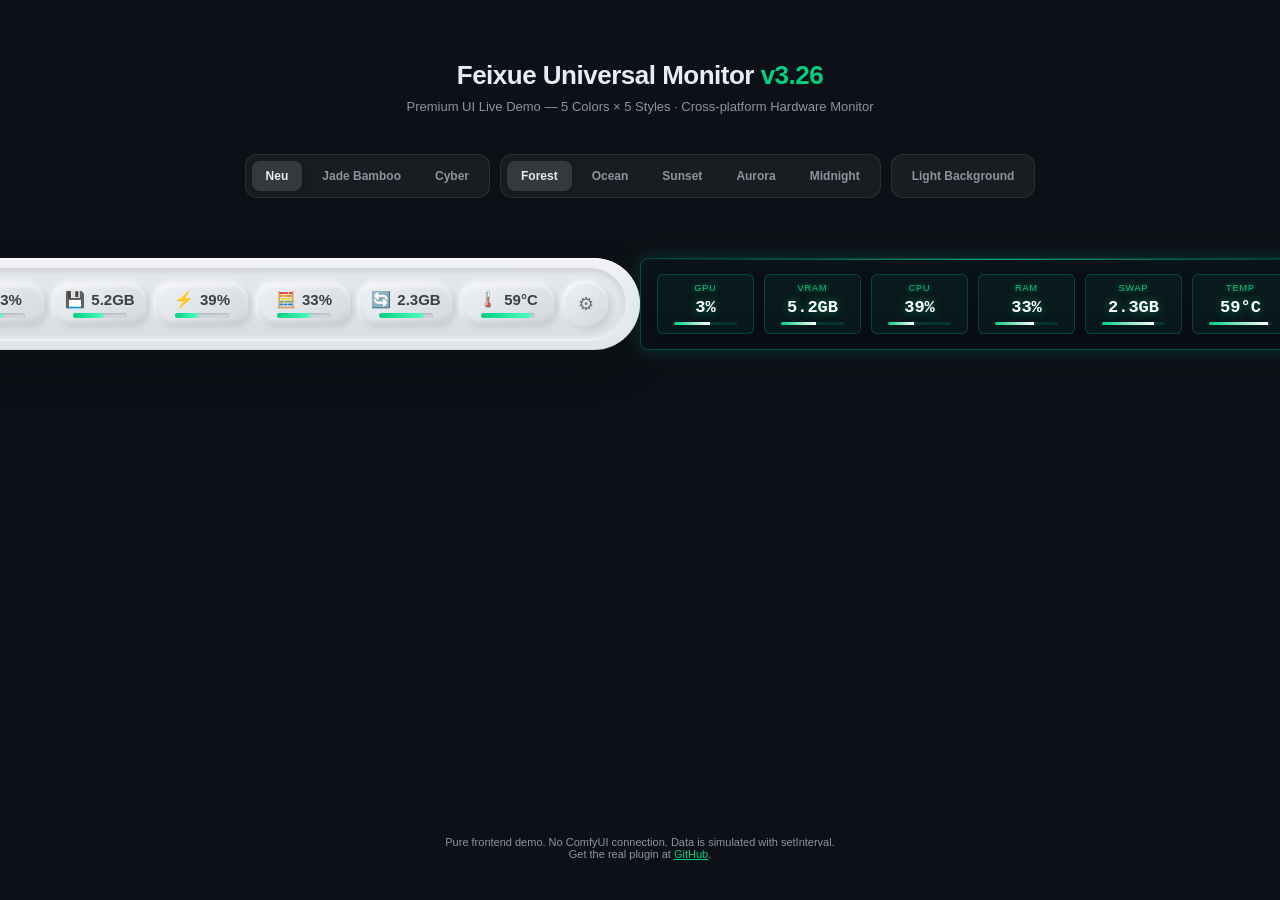
==== docs/index.html @ 6b81d428 "fix: workflow completion sound now triggers only once per workflow; docs: rewrite live demo to v3.26" ====
<!DOCTYPE html>
<html lang="en">
<head>
    <meta charset="UTF-8">
    <meta name="viewport" content="width=device-width, initial-scale=1.0">
    <title>Feixue Universal Monitor v3.26 — Premium UI Live Demo</title>
    <style>
        :root {
            --bg-dark: #0d1117;
            --bg-light: #e8eaed;
            --text-primary: #e6edf3;
            --text-secondary: #8b949e;
            --accent: #00D080;
            --accent-glow: rgba(0, 208, 128, 0.55);
        }

        * { margin: 0; padding: 0; box-sizing: border-box; }

        body {
            font-family: 'Inter', -apple-system, BlinkMacSystemFont, 'Segoe UI', sans-serif;
            background: var(--bg-dark);
            color: var(--text-primary);
            min-height: 100vh;
            display: flex;
            flex-direction: column;
            align-items: center;
            padding: 60px 20px 40px;
            transition: background 0.5s ease;
        }

        body.light-mode { background: var(--bg-light); --text-primary: #1f2328; --text-secondary: #57606a; }

        .page-header {
            text-align: center;
            margin-bottom: 40px;
        }

        .page-header h1 {
            font-size: 26px;
            font-weight: 800;
            margin-bottom: 8px;
            letter-spacing: -0.5px;
        }

        .page-header p {
            font-size: 13px;
            color: var(--text-secondary);
        }

        .page-header .version {
            color: var(--accent);
            font-weight: 700;
        }

        /* Controls */
        .controls {
            display: flex;
            flex-wrap: wrap;
            gap: 10px;
            justify-content: center;
            margin-bottom: 40px;
            max-width: 800px;
        }

        .control-group {
            display: flex;
            gap: 6px;
            background: rgba(255,255,255,0.05);
            padding: 6px;
            border-radius: 12px;
            border: 1px solid rgba(255,255,255,0.08);
        }

        body.light-mode .control-group {
            background: rgba(0,0,0,0.04);
            border-color: rgba(0,0,0,0.08);
        }

        .control-btn {
            padding: 8px 14px;
            border: none;
            border-radius: 8px;
            background: transparent;
            color: var(--text-secondary);
            font-size: 12px;
            font-weight: 600;
            cursor: pointer;
            transition: all 0.2s ease;
        }

        .control-btn:hover { color: var(--text-primary); }
        .control-btn.active {
            background: rgba(255,255,255,0.12);
            color: var(--text-primary);
            box-shadow: 0 2px 8px rgba(0,0,0,0.2);
        }

        body.light-mode .control-btn.active { background: rgba(0,0,0,0.08); }

        /* Stage */
        .stage {
            width: 100%;
            max-width: 1100px;
            min-height: 220px;
            display: flex;
            align-items: flex-start;
            justify-content: center;
            padding-top: 20px;
        }

        .dock {
            display: none;
        }

        .dock.active {
            display: block;
        }

        /* ============================================================
           NEU STYLE
           ============================================================ */
        .neu-dock {
            width: auto;
            min-width: 720px;
            max-width: 960px;
            height: 92px;
            background: linear-gradient(180deg, #f0f2f5 0%, #e2e5e9 100%);
            border-radius: 46px;
            box-shadow:
                0 18px 40px rgba(0,0,0,0.18),
                inset 0 1px 1px rgba(255,255,255,0.9),
                inset 0 -1px 1px rgba(0,0,0,0.06);
            padding: 10px 14px;
            position: relative;
        }

        .neu-inner {
            width: 100%;
            height: 100%;
            background: linear-gradient(180deg, #e6e9ed 0%, #d9dde2 100%);
            border-radius: 36px;
            box-shadow:
                inset 0 3px 6px rgba(0,0,0,0.12),
                inset 0 -2px 4px rgba(255,255,255,0.8),
                0 1px 0 rgba(255,255,255,0.6);
            display: flex;
            align-items: center;
            padding: 8px 18px;
            gap: 10px;
        }

        .neu-metric {
            flex: 1;
            display: flex;
            flex-direction: column;
            align-items: center;
            justify-content: center;
            padding: 6px 8px;
            background: linear-gradient(145deg, #eef1f4, #d4d8dd);
            border-radius: 16px;
            box-shadow:
                inset 0 2px 4px rgba(255,255,255,0.7),
                inset 0 -2px 4px rgba(0,0,0,0.1),
                3px 3px 6px rgba(0,0,0,0.1),
                -2px -2px 5px rgba(255,255,255,0.8);
            gap: 4px;
        }

        .neu-metric-top {
            display: flex;
            align-items: center;
            gap: 6px;
            font-size: 15px;
            font-weight: 800;
            color: #3a3f45;
        }

        .neu-metric-top .icon { font-size: 16px; }

        .neu-bar {
            width: 70%;
            height: 5px;
            background: #d1d5da;
            border-radius: 3px;
            overflow: hidden;
            box-shadow: inset 0 1px 2px rgba(0,0,0,0.15);
        }

        .neu-bar-fill {
            height: 100%;
            background: linear-gradient(90deg, var(--accent), var(--accent-light, #4FFFBF));
            border-radius: 3px;
            box-shadow: 0 0 8px var(--accent-glow);
            transition: width 0.6s ease;
        }

        .neu-settings {
            width: 44px;
            height: 44px;
            display: flex;
            align-items: center;
            justify-content: center;
            background: linear-gradient(145deg, #eef1f4, #d4d8dd);
            border-radius: 50%;
            box-shadow:
                3px 3px 6px rgba(0,0,0,0.1),
                -2px -2px 5px rgba(255,255,255,0.8),
                inset 0 1px 1px rgba(255,255,255,0.7);
            color: #6a737d;
            font-size: 18px;
            cursor: pointer;
            border: none;
        }

        /* ============================================================
           JADE BAMBOO STYLE
           ============================================================ */
        .jade-dock {
            width: auto;
            min-width: 720px;
            max-width: 960px;
            height: 100px;
            position: relative;
        }

        .jade-dock svg {
            position: absolute;
            top: 0; left: 0;
            width: 100%; height: 100%;
            filter: drop-shadow(0 0 18px var(--accent-glow));
        }

        .jade-cockpit {
            position: absolute;
            left: 7%; width: 86%; height: 100%;
            display: flex;
            align-items: stretch;
            z-index: 2;
        }

        .jade-metric {
            flex: 1;
            display: flex;
            flex-direction: column;
            align-items: center;
            justify-content: center;
            gap: 2px;
            color: #fff8e1;
        }

        .jade-metric:nth-child(1) { flex-basis: 15%; }
        .jade-metric:nth-child(2) { flex-basis: 19%; }
        .jade-metric:nth-child(3) { flex-basis: 13%; }
        .jade-metric:nth-child(4) { flex-basis: 18%; }
        .jade-metric:nth-child(5) { flex-basis: 15%; }
        .jade-metric:nth-child(6) { flex-basis: 20%; }

        .jade-metric-icon { font-size: 17px; filter: drop-shadow(0 1px 2px rgba(0,0,0,0.55)); }
        .jade-metric-top {
            display: flex;
            align-items: baseline;
            gap: 3px;
            font-size: 8px;
            font-weight: 800;
            text-transform: uppercase;
            letter-spacing: 0.5px;
            color: rgba(255,255,255,0.96);
            text-shadow: 0 1px 3px rgba(0,0,0,0.65);
        }
        .jade-metric-value {
            font-size: 16px;
            font-weight: 800;
            color: #fff8e1;
            text-shadow: 0 0 12px rgba(255,193,7,0.55), 0 1px 2px rgba(0,0,0,0.55);
        }
        .jade-bar {
            width: 70%; height: 4px;
            background: rgba(0,0,0,0.32);
            border-radius: 2px;
            overflow: hidden;
            box-shadow: inset 0 1px 2px rgba(0,0,0,0.45);
            margin-top: 2px;
        }
        .jade-bar-fill {
            height: 100%;
            background: linear-gradient(90deg, #ffb300, #ffd54f, #ffffff);
            box-shadow: 0 0 8px rgba(255,193,7,0.65);
            border-radius: 2px;
            transition: width 0.6s ease;
        }

        /* ============================================================
           CYBER STYLE
           ============================================================ */
        .cyber-dock {
            width: auto;
            min-width: 720px;
            max-width: 960px;
            height: 92px;
            background:
                linear-gradient(180deg, rgba(12,16,24,0.95) 0%, rgba(8,11,18,0.98) 100%),
                repeating-linear-gradient(90deg, transparent 0px, transparent 2px, rgba(0,255,200,0.03) 2px, rgba(0,255,200,0.03) 3px);
            border: 1px solid rgba(0,255,200,0.25);
            border-radius: 8px;
            box-shadow:
                0 0 20px rgba(0,255,200,0.15),
                inset 0 0 30px rgba(0,255,200,0.05);
            display: flex;
            align-items: center;
            padding: 10px 16px;
            gap: 10px;
            position: relative;
            overflow: hidden;
        }

        .cyber-dock::before {
            content: '';
            position: absolute;
            top: 0; left: 0; right: 0; height: 1px;
            background: linear-gradient(90deg, transparent, var(--accent), transparent);
            opacity: 0.8;
        }

        .cyber-pod {
            flex: 1;
            display: flex;
            flex-direction: column;
            align-items: center;
            justify-content: center;
            padding: 8px;
            background: rgba(0,255,200,0.05);
            border: 1px solid rgba(0,255,200,0.18);
            border-radius: 6px;
            gap: 5px;
            position: relative;
        }

        .cyber-pod-label {
            font-size: 9px;
            color: var(--accent);
            text-transform: uppercase;
            letter-spacing: 1px;
            text-shadow: 0 0 6px var(--accent-glow);
        }

        .cyber-pod-value {
            font-size: 17px;
            font-weight: 800;
            color: #fff;
            text-shadow: 0 0 10px var(--accent-glow);
            font-family: 'JetBrains Mono', monospace;
        }

        .cyber-bar {
            width: 80%; height: 3px;
            background: rgba(0,255,200,0.12);
            border-radius: 2px;
            overflow: hidden;
        }

        .cyber-bar-fill {
            height: 100%;
            background: linear-gradient(90deg, var(--accent), #fff);
            box-shadow: 0 0 8px var(--accent-glow);
            transition: width 0.6s ease;
        }

        .cyber-settings {
            width: 44px; height: 44px;
            display: flex; align-items: center; justify-content: center;
            background: rgba(0,255,200,0.08);
            border: 1px solid rgba(0,255,200,0.3);
            border-radius: 6px;
            color: var(--accent);
            font-size: 18px;
            cursor: pointer;
            text-shadow: 0 0 8px var(--accent-glow);
        }

        /* Theme-specific accent adjustments */
        [data-color="aurora"]   { --accent: #FF6B9D; --accent-glow: rgba(255,107,157,0.55); --accent-light: #FFB3D0; }
        [data-color="ocean"]    { --accent: #00B4D8; --accent-glow: rgba(0,180,216,0.55); --accent-light: #90E0EF; }
        [data-color="sunset"]   { --accent: #FFB800; --accent-glow: rgba(255,184,0,0.55); --accent-light: #FFE060; }
        [data-color="forest"]   { --accent: #00D080; --accent-glow: rgba(0,208,128,0.55); --accent-light: #4FFFBF; }
        [data-color="midnight"] { --accent: #B04DFF; --accent-glow: rgba(176,77,255,0.55); --accent-light: #E0B3FF; }

        .footer {
            margin-top: auto;
            padding-top: 40px;
            font-size: 11px;
            color: var(--text-secondary);
            text-align: center;
        }

        @media (max-width: 780px) {
            .neu-dock, .jade-dock, .cyber-dock { min-width: auto; width: calc(100vw - 40px); transform: scale(0.92); transform-origin: top center; }
        }
    </style>
</head>
<body data-color="forest">
    <div class="page-header">
        <h1>Feixue Universal Monitor <span class="version">v3.26</span></h1>
        <p>Premium UI Live Demo — 5 Colors × 5 Styles · Cross-platform Hardware Monitor</p>
    </div>

    <div class="controls">
        <div class="control-group">
            <button class="control-btn active" onclick="setStyle('neu', this)">Neu</button>
            <button class="control-btn" onclick="setStyle('jade', this)">Jade Bamboo</button>
            <button class="control-btn" onclick="setStyle('cyber', this)">Cyber</button>
        </div>
        <div class="control-group">
            <button class="control-btn active" onclick="setColor('forest', this)">Forest</button>
            <button class="control-btn" onclick="setColor('ocean', this)">Ocean</button>
            <button class="control-btn" onclick="setColor('sunset', this)">Sunset</button>
            <button class="control-btn" onclick="setColor('aurora', this)">Aurora</button>
            <button class="control-btn" onclick="setColor('midnight', this)">Midnight</button>
        </div>
        <div class="control-group">
            <button class="control-btn" onclick="toggleBackground(this)">Light Background</button>
        </div>
    </div>

    <div class="stage">
        <!-- Neu -->
        <div class="dock neu-dock active" id="dock-neu">
            <div class="neu-inner">
                <div class="neu-metric"><div class="neu-metric-top"><span class="icon">🎮</span><span class="neu-val" data-type="gpu">12%</span></div><div class="neu-bar"><div class="neu-bar-fill" data-bar="gpu"></div></div></div>
                <div class="neu-metric"><div class="neu-metric-top"><span class="icon">💾</span><span class="neu-val" data-type="vram">2.5GB</span></div><div class="neu-bar"><div class="neu-bar-fill" data-bar="vram"></div></div></div>
                <div class="neu-metric"><div class="neu-metric-top"><span class="icon">⚡</span><span class="neu-val" data-type="cpu">10%</span></div><div class="neu-bar"><div class="neu-bar-fill" data-bar="cpu"></div></div></div>
                <div class="neu-metric"><div class="neu-metric-top"><span class="icon">🧮</span><span class="neu-val" data-type="ram">41%</span></div><div class="neu-bar"><div class="neu-bar-fill" data-bar="ram"></div></div></div>
                <div class="neu-metric"><div class="neu-metric-top"><span class="icon">🔄</span><span class="neu-val" data-type="swap">0.0GB</span></div><div class="neu-bar"><div class="neu-bar-fill" data-bar="swap"></div></div></div>
                <div class="neu-metric"><div class="neu-metric-top"><span class="icon">🌡️</span><span class="neu-val" data-type="temp">42°C</span></div><div class="neu-bar"><div class="neu-bar-fill" data-bar="temp"></div></div></div>
                <button class="neu-settings">⚙</button>
            </div>
        </div>

        <!-- Jade Bamboo -->
        <div class="dock jade-dock" id="dock-jade">
            <svg viewBox="0 0 1000 100" preserveAspectRatio="none">
                <defs>
                    <linearGradient id="jade-cyl" x1="0" y1="0" x2="0" y2="1">
                        <stop offset="0%" stop-color="#1b5e20" />
                        <stop offset="20%" stop-color="#4caf50" />
                        <stop offset="45%" stop-color="#81c784" />
                        <stop offset="55%" stop-color="#c8e6c9" />
                        <stop offset="65%" stop-color="#81c784" />
                        <stop offset="80%" stop-color="#4caf50" />
                        <stop offset="100%" stop-color="#1b5e20" />
                    </linearGradient>
                    <radialGradient id="jade-inner" cx="0.5" cy="0.4" r="0.6">
                        <stop offset="0%" stop-color="rgba(255,255,255,0.25)" />
                        <stop offset="60%" stop-color="rgba(255,255,255,0.05)" />
                        <stop offset="100%" stop-color="transparent" />
                    </radialGradient>
                    <linearGradient id="jade-sheen" x1="0" y1="0" x2="0" y2="1">
                        <stop offset="0%" stop-color="rgba(255,255,255,0.45)" />
                        <stop offset="40%" stop-color="rgba(255,255,255,0.1)" />
                        <stop offset="100%" stop-color="transparent" />
                    </linearGradient>
                </defs>
                <path d="M0,50 C6,42,24,16,36,10 C48,4,54,7,70,8 C86,9,112,16,134,16 C156,16,174,10,198,11 C222,12,252,19,280,18 C308,17,340,9,362,9 C384,9,398,15,418,15 C438,15,452,9,474,10 C496,11,526,18,552,17 C578,16,606,6,630,7 C654,8,672,19,694,19 C716,19,734,10,758,10 C782,10,808,16,844,16 C880,16,940,5,966,11 C992,17,994,42,1000,50 L1000,50 C994,58,992,83,966,89 C940,95,880,84,844,84 C808,84,782,90,758,90 C734,90,716,81,694,81 C672,81,654,92,630,93 C606,94,578,84,552,83 C526,82,496,89,474,90 C452,91,438,85,418,85 C398,85,384,91,362,91 C340,91,308,83,280,82 C252,81,222,88,198,89 C174,90,156,84,134,84 C112,84,86,91,70,92 C54,93,48,96,36,90 C24,84,6,58,0,50 Z" fill="url(#jade-cyl)" />
                <path d="M0,50 C6,42,24,16,36,10 C48,4,54,7,70,8 C86,9,112,16,134,16 C156,16,174,10,198,11 C222,12,252,19,280,18 C308,17,340,9,362,9 C384,9,398,15,418,15 C438,15,452,9,474,10 C496,11,526,18,552,17 C578,16,606,6,630,7 C654,8,672,19,694,19 C716,19,734,10,758,10 C782,10,808,16,844,16 C880,16,940,5,966,11 C992,17,994,42,1000,50 L1000,50 C994,58,992,83,966,89 C940,95,880,84,844,84 C808,84,782,90,758,90 C734,90,716,81,694,81 C672,81,654,92,630,93 C606,94,578,84,552,83 C526,82,496,89,474,90 C452,91,438,85,418,85 C398,85,384,91,362,91 C340,91,308,83,280,82 C252,81,222,88,198,89 C174,90,156,84,134,84 C112,84,86,91,70,92 C54,93,48,96,36,90 C24,84,6,58,0,50 Z" fill="url(#jade-inner)" />
                <rect x="0" y="0" width="1000" height="100" fill="url(#jade-sheen)" clip-path="url(#jade-clip)" opacity="0.6" />
                <clipPath id="jade-clip"><path d="M0,50 C6,42,24,16,36,10 C48,4,54,7,70,8 C86,9,112,16,134,16 C156,16,174,10,198,11 C222,12,252,19,280,18 C308,17,340,9,362,9 C384,9,398,15,418,15 C438,15,452,9,474,10 C496,11,526,18,552,17 C578,16,606,6,630,7 C654,8,672,19,694,19 C716,19,734,10,758,10 C782,10,808,16,844,16 C880,16,940,5,966,11 C992,17,994,42,1000,50 L1000,50 C994,58,992,83,966,89 C940,95,880,84,844,84 C808,84,782,90,758,90 C734,90,716,81,694,81 C672,81,654,92,630,93 C606,94,578,84,552,83 C526,82,496,89,474,90 C452,91,438,85,418,85 C398,85,384,91,362,91 C340,91,308,83,280,82 C252,81,222,88,198,89 C174,90,156,84,134,84 C112,84,86,91,70,92 C54,93,48,96,36,90 C24,84,6,58,0,50 Z" /></clipPath>
                <g opacity="0.75">
                    <rect x="66" y="6" width="7" height="88" rx="3.5" fill="rgba(0,0,0,0.22)" />
                    <rect x="196" y="8" width="6" height="84" rx="3" fill="rgba(0,0,0,0.18)" />
                    <rect x="359" y="5" width="7" height="90" rx="3.5" fill="rgba(0,0,0,0.22)" />
                    <rect x="470" y="7" width="6" height="86" rx="3" fill="rgba(0,0,0,0.18)" />
                    <rect x="626" y="4" width="7" height="92" rx="3.5" fill="rgba(0,0,0,0.24)" />
                    <rect x="755" y="7" width="6" height="86" rx="3" fill="rgba(0,0,0,0.18)" />
                    <rect x="927" y="5" width="7" height="90" rx="3.5" fill="rgba(0,0,0,0.22)" />
                </g>
            </svg>
            <div class="jade-cockpit">
                <div class="jade-metric"><div class="jade-metric-icon">🎮</div><div class="jade-metric-top">GPU</div><div class="jade-metric-value jade-val" data-type="gpu">12%</div><div class="jade-bar"><div class="jade-bar-fill" data-bar="gpu"></div></div></div>
                <div class="jade-metric"><div class="jade-metric-icon">💾</div><div class="jade-metric-top">VRAM</div><div class="jade-metric-value jade-val" data-type="vram">2.5GB</div><div class="jade-bar"><div class="jade-bar-fill" data-bar="vram"></div></div></div>
                <div class="jade-metric"><div class="jade-metric-icon">⚡</div><div class="jade-metric-top">CPU</div><div class="jade-metric-value jade-val" data-type="cpu">10%</div><div class="jade-bar"><div class="jade-bar-fill" data-bar="cpu"></div></div></div>
                <div class="jade-metric"><div class="jade-metric-icon">🧮</div><div class="jade-metric-top">RAM</div><div class="jade-metric-value jade-val" data-type="ram">41%</div><div class="jade-bar"><div class="jade-bar-fill" data-bar="ram"></div></div></div>
                <div class="jade-metric"><div class="jade-metric-icon">🔄</div><div class="jade-metric-top">SWAP</div><div class="jade-metric-value jade-val" data-type="swap">0.0GB</div><div class="jade-bar"><div class="jade-bar-fill" data-bar="swap"></div></div></div>
                <div class="jade-metric"><div class="jade-metric-icon">🌡️</div><div class="jade-metric-top">TEMP</div><div class="jade-metric-value jade-val" data-type="temp">42°C</div><div class="jade-bar"><div class="jade-bar-fill" data-bar="temp"></div></div></div>
            </div>
        </div>

        <!-- Cyber -->
        <div class="dock cyber-dock" id="dock-cyber">
            <div class="cyber-pod"><div class="cyber-pod-label">GPU</div><div class="cyber-pod-value cyber-val" data-type="gpu">12%</div><div class="cyber-bar"><div class="cyber-bar-fill" data-bar="gpu"></div></div></div>
            <div class="cyber-pod"><div class="cyber-pod-label">VRAM</div><div class="cyber-pod-value cyber-val" data-type="vram">2.5GB</div><div class="cyber-bar"><div class="cyber-bar-fill" data-bar="vram"></div></div></div>
            <div class="cyber-pod"><div class="cyber-pod-label">CPU</div><div class="cyber-pod-value cyber-val" data-type="cpu">10%</div><div class="cyber-bar"><div class="cyber-bar-fill" data-bar="cpu"></div></div></div>
            <div class="cyber-pod"><div class="cyber-pod-label">RAM</div><div class="cyber-pod-value cyber-val" data-type="ram">41%</div><div class="cyber-bar"><div class="cyber-bar-fill" data-bar="ram"></div></div></div>
            <div class="cyber-pod"><div class="cyber-pod-label">SWAP</div><div class="cyber-pod-value cyber-val" data-type="swap">0.0GB</div><div class="cyber-bar"><div class="cyber-bar-fill" data-bar="swap"></div></div></div>
            <div class="cyber-pod"><div class="cyber-pod-label">TEMP</div><div class="cyber-pod-value cyber-val" data-type="temp">42°C</div><div class="cyber-bar"><div class="cyber-bar-fill" data-bar="temp"></div></div></div>
            <button class="cyber-settings">⚙</button>
        </div>
    </div>

    <div class="footer">
        Pure frontend demo. No ComfyUI connection. Data is simulated with setInterval.<br>
        Get the real plugin at <a href="https://github.com/feixue-ai/ComfyUI-Feixue-UniversalMonitor" style="color: var(--accent);">GitHub</a>.
    </div>

    <script>
        const metrics = {
            gpu: { min: 2, max: 95, unit: '%', decimals: 0 },
            vram: { min: 1.2, max: 7.8, unit: 'GB', decimals: 1 },
            cpu: { min: 3, max: 85, unit: '%', decimals: 0 },
            ram: { min: 20, max: 78, unit: '%', decimals: 0 },
            swap: { min: 0, max: 2.5, unit: 'GB', decimals: 1 },
            temp: { min: 38, max: 76, unit: '°C', decimals: 0 }
        };

        function randomValue(key) {
            const m = metrics[key];
            const v = m.min + Math.random() * (m.max - m.min);
            return m.decimals === 0 ? Math.round(v) + m.unit : v.toFixed(m.decimals) + m.unit;
        }

        function randomPercent(key) {
            const m = metrics[key];
            const v = m.min + Math.random() * (m.max - m.min);
            return Math.max(0, Math.min(100, Math.round((v / m.max) * 100)));
        }

        function updateData() {
            Object.keys(metrics).forEach(key => {
                const val = randomValue(key);
                const pct = randomPercent(key);

                document.querySelectorAll(`.neu-val[data-type="${key}"]`).forEach(el => el.textContent = val);
                document.querySelectorAll(`.jade-val[data-type="${key}"]`).forEach(el => el.textContent = val);
                document.querySelectorAll(`.cyber-val[data-type="${key}"]`).forEach(el => el.textContent = val);

                document.querySelectorAll(`[data-bar="${key}"]`).forEach(el => el.style.width = pct + '%');
            });
        }

        function setStyle(style, btn) {
            document.querySelectorAll('.dock').forEach(d => d.classList.remove('active'));
            document.getElementById('dock-' + style).classList.add('active');
            document.querySelectorAll('.control-group:first-child .control-btn').forEach(b => b.classList.remove('active'));
            btn.classList.add('active');
        }

        function setColor(color, btn) {
            document.body.setAttribute('data-color', color);
            document.querySelectorAll('.control-group:nth-child(2) .control-btn').forEach(b => b.classList.remove('active'));
            btn.classList.add('active');
        }

        function toggleBackground(btn) {
            document.body.classList.toggle('light-mode');
            btn.classList.toggle('active');
            btn.textContent = document.body.classList.contains('light-mode') ? 'Dark Background' : 'Light Background';
        }

        updateData();
        setInterval(updateData, 2000);

        console.log('%c Feixue Universal Monitor v3.26 Premium UI Demo', 'font-size: 18px; font-weight: bold; color: #00D080;');
    </script>
</body>
</html>
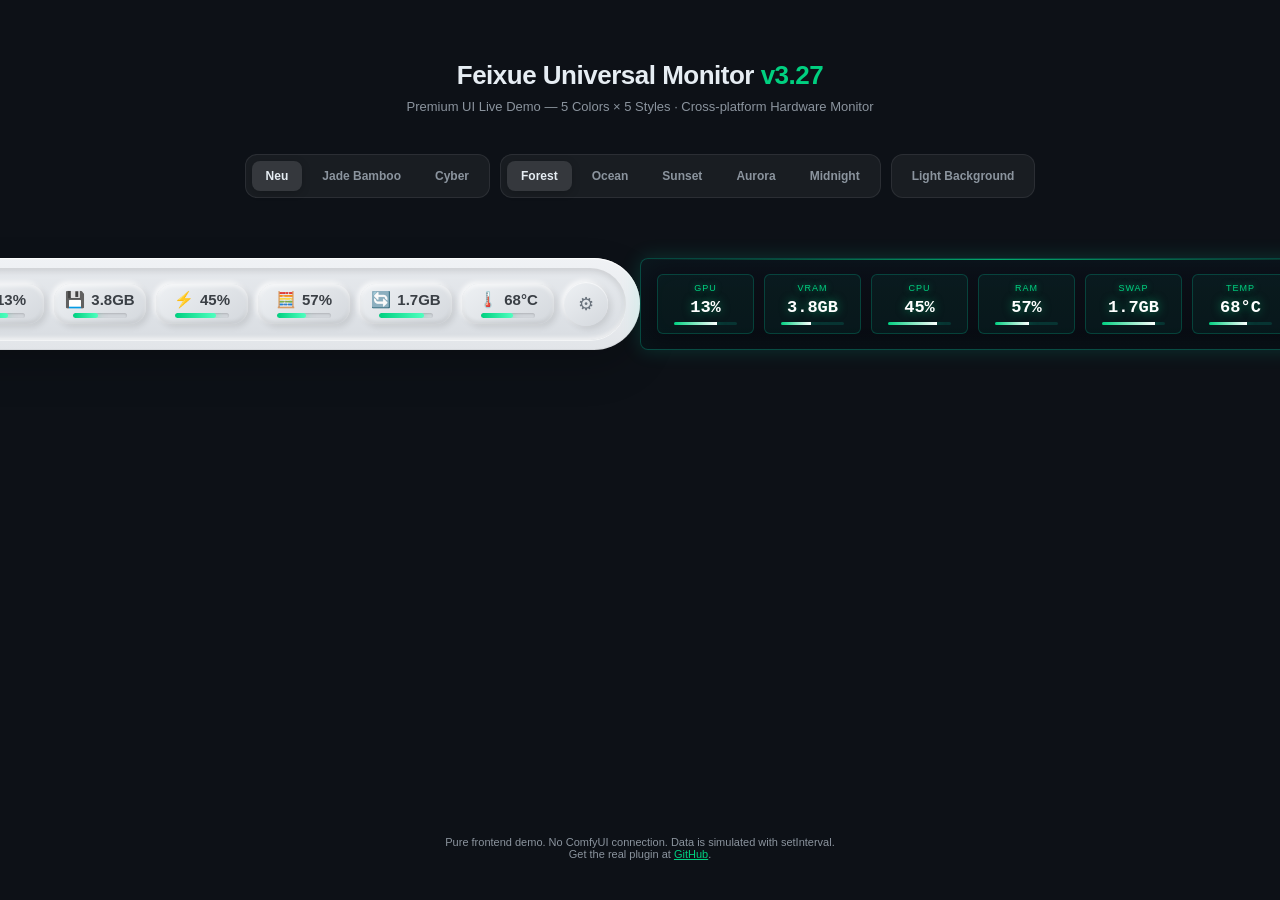
==== commit 731e1659: "chore(release): bump version to 3.27 across all files" ====
--- a/docs/index.html
+++ b/docs/index.html
@@ -3,7 +3,7 @@
 <head>
     <meta charset="UTF-8">
     <meta name="viewport" content="width=device-width, initial-scale=1.0">
-    <title>Feixue Universal Monitor v3.26 — Premium UI Live Demo</title>
+    <title>Feixue Universal Monitor v3.27 — Premium UI Live Demo</title>
     <style>
         :root {
             --bg-dark: #0d1117;
@@ -399,7 +399,7 @@
 </head>
 <body data-color="forest">
     <div class="page-header">
-        <h1>Feixue Universal Monitor <span class="version">v3.26</span></h1>
+        <h1>Feixue Universal Monitor <span class="version">v3.27</span></h1>
         <p>Premium UI Live Demo — 5 Colors × 5 Styles · Cross-platform Hardware Monitor</p>
     </div>
 
@@ -557,7 +557,7 @@
         updateData();
         setInterval(updateData, 2000);
 
-        console.log('%c Feixue Universal Monitor v3.26 Premium UI Demo', 'font-size: 18px; font-weight: bold; color: #00D080;');
+        console.log('%c Feixue Universal Monitor v3.27 Premium UI Demo', 'font-size: 18px; font-weight: bold; color: #00D080;');
     </script>
 </body>
 </html>
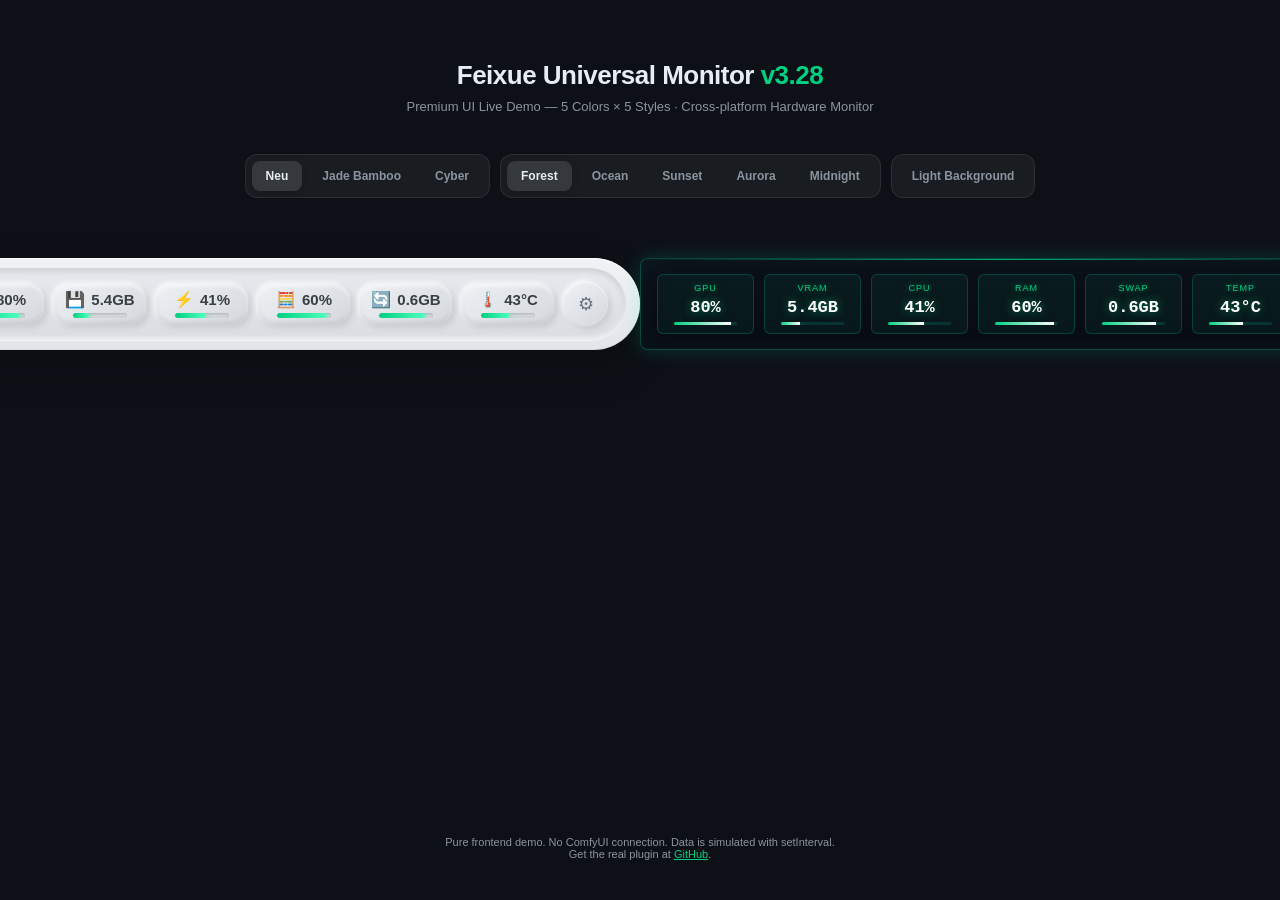
==== commit b3d0d7ba: "Release v3.28: smart memory cleanup with safe queue-flag deep clean" ====
--- a/docs/index.html
+++ b/docs/index.html
@@ -3,7 +3,7 @@
 <head>
     <meta charset="UTF-8">
     <meta name="viewport" content="width=device-width, initial-scale=1.0">
-    <title>Feixue Universal Monitor v3.27 — Premium UI Live Demo</title>
+    <title>Feixue Universal Monitor v3.28 — Premium UI Live Demo</title>
     <style>
         :root {
             --bg-dark: #0d1117;
@@ -399,7 +399,7 @@
 </head>
 <body data-color="forest">
     <div class="page-header">
-        <h1>Feixue Universal Monitor <span class="version">v3.27</span></h1>
+        <h1>Feixue Universal Monitor <span class="version">v3.28</span></h1>
         <p>Premium UI Live Demo — 5 Colors × 5 Styles · Cross-platform Hardware Monitor</p>
     </div>
 
@@ -557,7 +557,7 @@
         updateData();
         setInterval(updateData, 2000);
 
-        console.log('%c Feixue Universal Monitor v3.27 Premium UI Demo', 'font-size: 18px; font-weight: bold; color: #00D080;');
+        console.log('%c Feixue Universal Monitor v3.28 Premium UI Demo', 'font-size: 18px; font-weight: bold; color: #00D080;');
     </script>
 </body>
 </html>
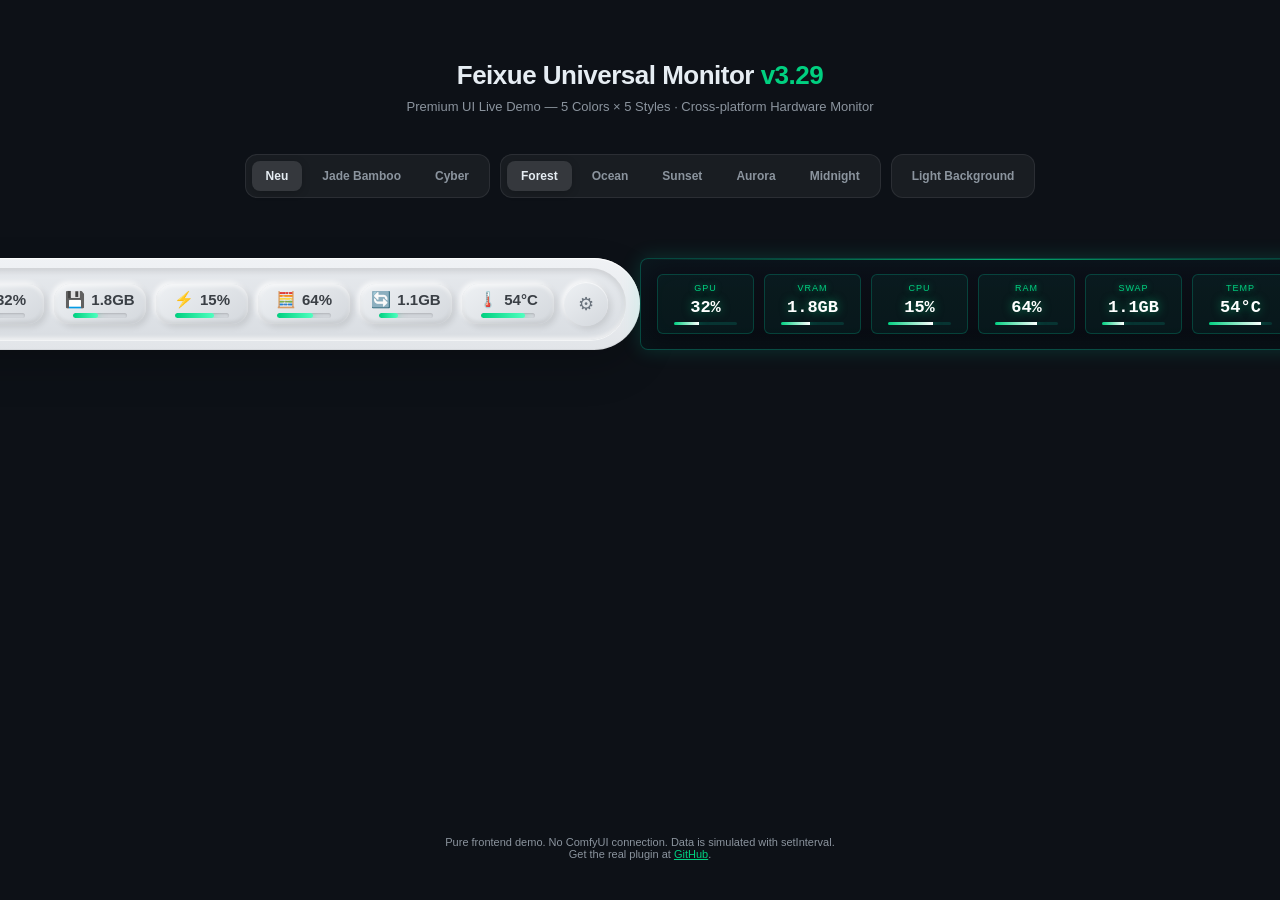
==== commit c16d986b: "release: v3.29 zero-dependency native monitoring refactor - Windows GPU monitoring now uses native d" ====
--- a/docs/index.html
+++ b/docs/index.html
@@ -3,7 +3,7 @@
 <head>
     <meta charset="UTF-8">
     <meta name="viewport" content="width=device-width, initial-scale=1.0">
-    <title>Feixue Universal Monitor v3.28 — Premium UI Live Demo</title>
+    <title>Feixue Universal Monitor v3.29 — Premium UI Live Demo</title>
     <style>
         :root {
             --bg-dark: #0d1117;
@@ -399,7 +399,7 @@
 </head>
 <body data-color="forest">
     <div class="page-header">
-        <h1>Feixue Universal Monitor <span class="version">v3.28</span></h1>
+        <h1>Feixue Universal Monitor <span class="version">v3.29</span></h1>
         <p>Premium UI Live Demo — 5 Colors × 5 Styles · Cross-platform Hardware Monitor</p>
     </div>
 
@@ -557,7 +557,7 @@
         updateData();
         setInterval(updateData, 2000);
 
-        console.log('%c Feixue Universal Monitor v3.28 Premium UI Demo', 'font-size: 18px; font-weight: bold; color: #00D080;');
+        console.log('%c Feixue Universal Monitor v3.29 Premium UI Demo', 'font-size: 18px; font-weight: bold; color: #00D080;');
     </script>
 </body>
 </html>
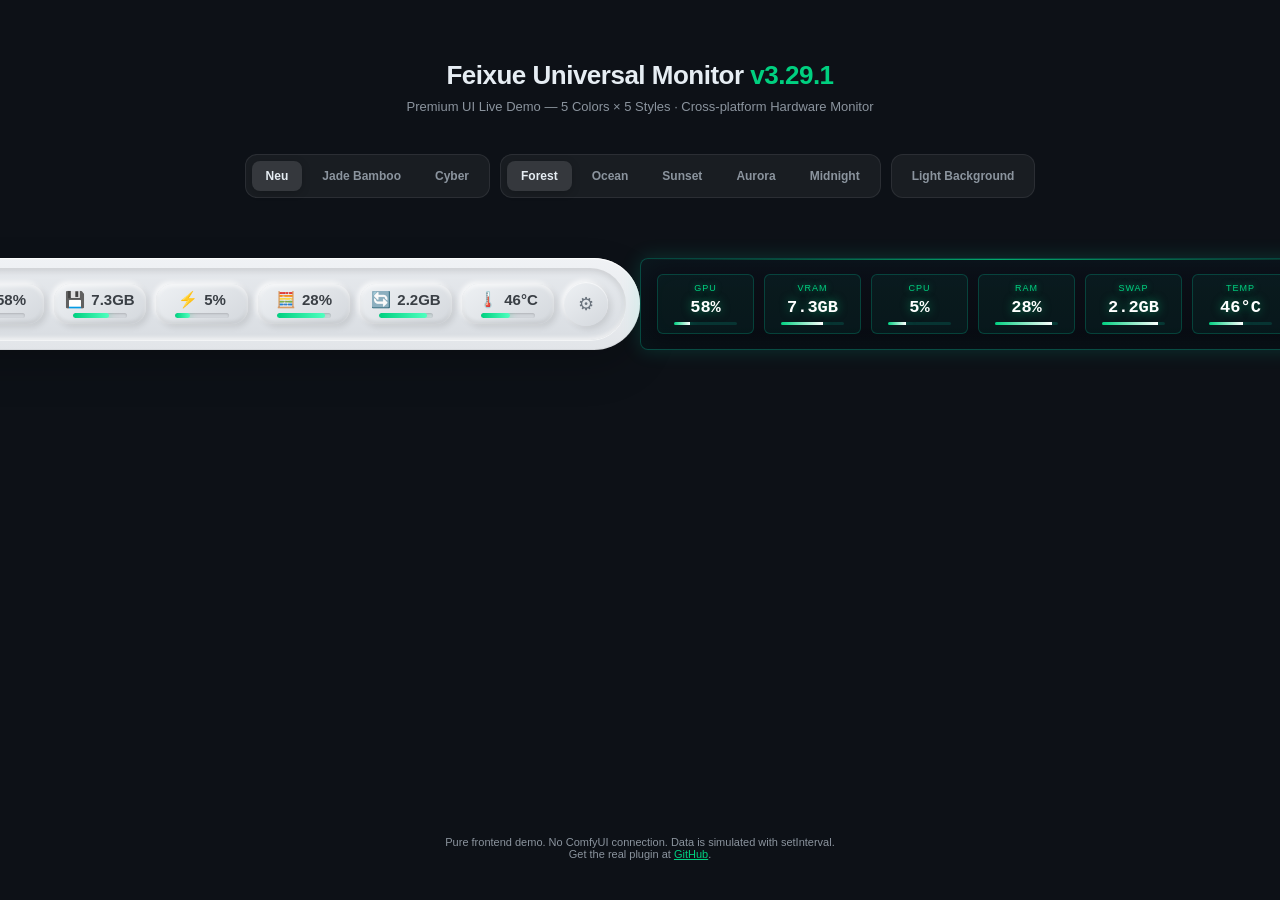
==== commit e4a37bd5: "release: v3.29.1 zero-dependency native monitoring refactor - Bump version to 3.29.1 across all file" ====
--- a/docs/index.html
+++ b/docs/index.html
@@ -3,7 +3,7 @@
 <head>
     <meta charset="UTF-8">
     <meta name="viewport" content="width=device-width, initial-scale=1.0">
-    <title>Feixue Universal Monitor v3.29 — Premium UI Live Demo</title>
+    <title>Feixue Universal Monitor v3.29.1 — Premium UI Live Demo</title>
     <style>
         :root {
             --bg-dark: #0d1117;
@@ -399,7 +399,7 @@
 </head>
 <body data-color="forest">
     <div class="page-header">
-        <h1>Feixue Universal Monitor <span class="version">v3.29</span></h1>
+        <h1>Feixue Universal Monitor <span class="version">v3.29.1</span></h1>
         <p>Premium UI Live Demo — 5 Colors × 5 Styles · Cross-platform Hardware Monitor</p>
     </div>
 
@@ -557,7 +557,7 @@
         updateData();
         setInterval(updateData, 2000);
 
-        console.log('%c Feixue Universal Monitor v3.29 Premium UI Demo', 'font-size: 18px; font-weight: bold; color: #00D080;');
+        console.log('%c Feixue Universal Monitor v3.29.1 Premium UI Demo', 'font-size: 18px; font-weight: bold; color: #00D080;');
     </script>
 </body>
 </html>
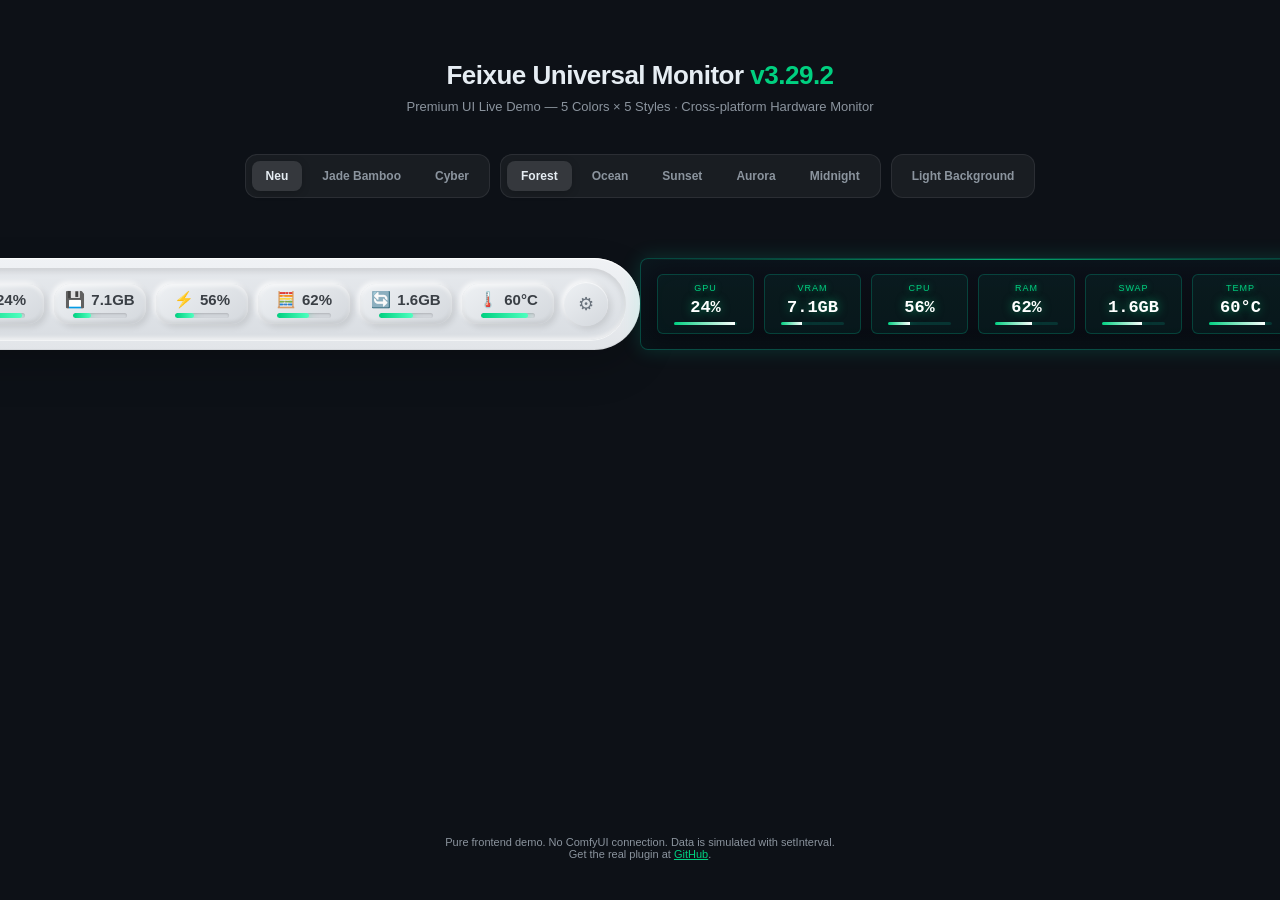
==== commit 383a6c99: "release: v3.29.2 - Bump version to 3.29.2 after registry conflict - Icon and poster already in place" ====
--- a/docs/index.html
+++ b/docs/index.html
@@ -3,7 +3,7 @@
 <head>
     <meta charset="UTF-8">
     <meta name="viewport" content="width=device-width, initial-scale=1.0">
-    <title>Feixue Universal Monitor v3.29.1 — Premium UI Live Demo</title>
+    <title>Feixue Universal Monitor v3.29.2 — Premium UI Live Demo</title>
     <style>
         :root {
             --bg-dark: #0d1117;
@@ -399,7 +399,7 @@
 </head>
 <body data-color="forest">
     <div class="page-header">
-        <h1>Feixue Universal Monitor <span class="version">v3.29.1</span></h1>
+        <h1>Feixue Universal Monitor <span class="version">v3.29.2</span></h1>
         <p>Premium UI Live Demo — 5 Colors × 5 Styles · Cross-platform Hardware Monitor</p>
     </div>
 
@@ -557,7 +557,7 @@
         updateData();
         setInterval(updateData, 2000);
 
-        console.log('%c Feixue Universal Monitor v3.29.1 Premium UI Demo', 'font-size: 18px; font-weight: bold; color: #00D080;');
+        console.log('%c Feixue Universal Monitor v3.29.2 Premium UI Demo', 'font-size: 18px; font-weight: bold; color: #00D080;');
     </script>
 </body>
 </html>
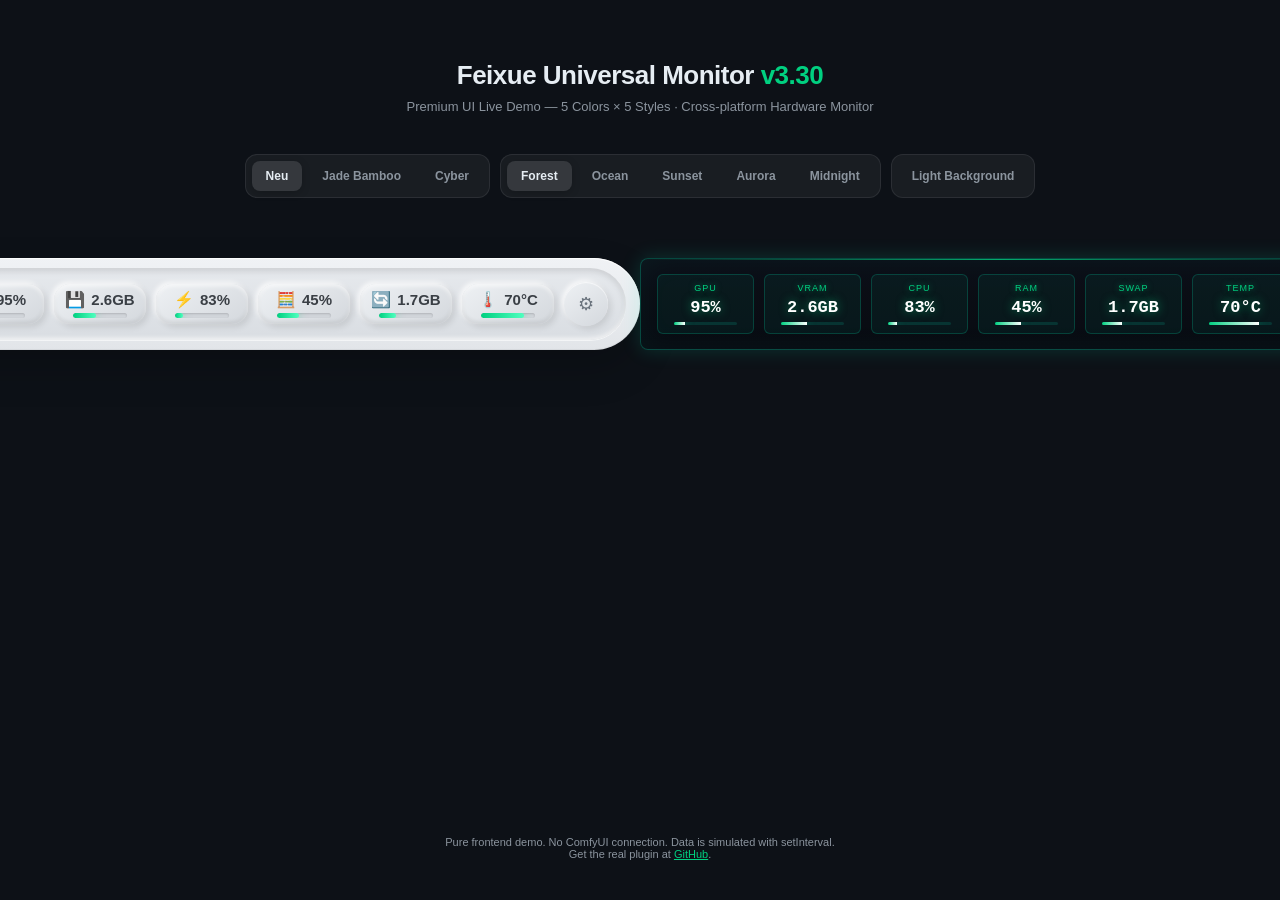
==== commit 33ac78b0: "v3.30 — PDH VRAM Fix + Capsule Bounce Fix Bug Fixes: - VRAM display fix (Windows AMD): Fixed PDH cou" ====
--- a/docs/index.html
+++ b/docs/index.html
@@ -1,563 +1,563 @@
-<!DOCTYPE html>
-<html lang="en">
-<head>
-    <meta charset="UTF-8">
-    <meta name="viewport" content="width=device-width, initial-scale=1.0">
-    <title>Feixue Universal Monitor v3.29.2 — Premium UI Live Demo</title>
-    <style>
-        :root {
-            --bg-dark: #0d1117;
-            --bg-light: #e8eaed;
-            --text-primary: #e6edf3;
-            --text-secondary: #8b949e;
-            --accent: #00D080;
-            --accent-glow: rgba(0, 208, 128, 0.55);
-        }
-
-        * { margin: 0; padding: 0; box-sizing: border-box; }
-
-        body {
-            font-family: 'Inter', -apple-system, BlinkMacSystemFont, 'Segoe UI', sans-serif;
-            background: var(--bg-dark);
-            color: var(--text-primary);
-            min-height: 100vh;
-            display: flex;
-            flex-direction: column;
-            align-items: center;
-            padding: 60px 20px 40px;
-            transition: background 0.5s ease;
-        }
-
-        body.light-mode { background: var(--bg-light); --text-primary: #1f2328; --text-secondary: #57606a; }
-
-        .page-header {
-            text-align: center;
-            margin-bottom: 40px;
-        }
-
-        .page-header h1 {
-            font-size: 26px;
-            font-weight: 800;
-            margin-bottom: 8px;
-            letter-spacing: -0.5px;
-        }
-
-        .page-header p {
-            font-size: 13px;
-            color: var(--text-secondary);
-        }
-
-        .page-header .version {
-            color: var(--accent);
-            font-weight: 700;
-        }
-
-        /* Controls */
-        .controls {
-            display: flex;
-            flex-wrap: wrap;
-            gap: 10px;
-            justify-content: center;
-            margin-bottom: 40px;
-            max-width: 800px;
-        }
-
-        .control-group {
-            display: flex;
-            gap: 6px;
-            background: rgba(255,255,255,0.05);
-            padding: 6px;
-            border-radius: 12px;
-            border: 1px solid rgba(255,255,255,0.08);
-        }
-
-        body.light-mode .control-group {
-            background: rgba(0,0,0,0.04);
-            border-color: rgba(0,0,0,0.08);
-        }
-
-        .control-btn {
-            padding: 8px 14px;
-            border: none;
-            border-radius: 8px;
-            background: transparent;
-            color: var(--text-secondary);
-            font-size: 12px;
-            font-weight: 600;
-            cursor: pointer;
-            transition: all 0.2s ease;
-        }
-
-        .control-btn:hover { color: var(--text-primary); }
-        .control-btn.active {
-            background: rgba(255,255,255,0.12);
-            color: var(--text-primary);
-            box-shadow: 0 2px 8px rgba(0,0,0,0.2);
-        }
-
-        body.light-mode .control-btn.active { background: rgba(0,0,0,0.08); }
-
-        /* Stage */
-        .stage {
-            width: 100%;
-            max-width: 1100px;
-            min-height: 220px;
-            display: flex;
-            align-items: flex-start;
-            justify-content: center;
-            padding-top: 20px;
-        }
-
-        .dock {
-            display: none;
-        }
-
-        .dock.active {
-            display: block;
-        }
-
-        /* ============================================================
-           NEU STYLE
-           ============================================================ */
-        .neu-dock {
-            width: auto;
-            min-width: 720px;
-            max-width: 960px;
-            height: 92px;
-            background: linear-gradient(180deg, #f0f2f5 0%, #e2e5e9 100%);
-            border-radius: 46px;
-            box-shadow:
-                0 18px 40px rgba(0,0,0,0.18),
-                inset 0 1px 1px rgba(255,255,255,0.9),
-                inset 0 -1px 1px rgba(0,0,0,0.06);
-            padding: 10px 14px;
-            position: relative;
-        }
-
-        .neu-inner {
-            width: 100%;
-            height: 100%;
-            background: linear-gradient(180deg, #e6e9ed 0%, #d9dde2 100%);
-            border-radius: 36px;
-            box-shadow:
-                inset 0 3px 6px rgba(0,0,0,0.12),
-                inset 0 -2px 4px rgba(255,255,255,0.8),
-                0 1px 0 rgba(255,255,255,0.6);
-            display: flex;
-            align-items: center;
-            padding: 8px 18px;
-            gap: 10px;
-        }
-
-        .neu-metric {
-            flex: 1;
-            display: flex;
-            flex-direction: column;
-            align-items: center;
-            justify-content: center;
-            padding: 6px 8px;
-            background: linear-gradient(145deg, #eef1f4, #d4d8dd);
-            border-radius: 16px;
-            box-shadow:
-                inset 0 2px 4px rgba(255,255,255,0.7),
-                inset 0 -2px 4px rgba(0,0,0,0.1),
-                3px 3px 6px rgba(0,0,0,0.1),
-                -2px -2px 5px rgba(255,255,255,0.8);
-            gap: 4px;
-        }
-
-        .neu-metric-top {
-            display: flex;
-            align-items: center;
-            gap: 6px;
-            font-size: 15px;
-            font-weight: 800;
-            color: #3a3f45;
-        }
-
-        .neu-metric-top .icon { font-size: 16px; }
-
-        .neu-bar {
-            width: 70%;
-            height: 5px;
-            background: #d1d5da;
-            border-radius: 3px;
-            overflow: hidden;
-            box-shadow: inset 0 1px 2px rgba(0,0,0,0.15);
-        }
-
-        .neu-bar-fill {
-            height: 100%;
-            background: linear-gradient(90deg, var(--accent), var(--accent-light, #4FFFBF));
-            border-radius: 3px;
-            box-shadow: 0 0 8px var(--accent-glow);
-            transition: width 0.6s ease;
-        }
-
-        .neu-settings {
-            width: 44px;
-            height: 44px;
-            display: flex;
-            align-items: center;
-            justify-content: center;
-            background: linear-gradient(145deg, #eef1f4, #d4d8dd);
-            border-radius: 50%;
-            box-shadow:
-                3px 3px 6px rgba(0,0,0,0.1),
-                -2px -2px 5px rgba(255,255,255,0.8),
-                inset 0 1px 1px rgba(255,255,255,0.7);
-            color: #6a737d;
-            font-size: 18px;
-            cursor: pointer;
-            border: none;
-        }
-
-        /* ============================================================
-           JADE BAMBOO STYLE
-           ============================================================ */
-        .jade-dock {
-            width: auto;
-            min-width: 720px;
-            max-width: 960px;
-            height: 100px;
-            position: relative;
-        }
-
-        .jade-dock svg {
-            position: absolute;
-            top: 0; left: 0;
-            width: 100%; height: 100%;
-            filter: drop-shadow(0 0 18px var(--accent-glow));
-        }
-
-        .jade-cockpit {
-            position: absolute;
-            left: 7%; width: 86%; height: 100%;
-            display: flex;
-            align-items: stretch;
-            z-index: 2;
-        }
-
-        .jade-metric {
-            flex: 1;
-            display: flex;
-            flex-direction: column;
-            align-items: center;
-            justify-content: center;
-            gap: 2px;
-            color: #fff8e1;
-        }
-
-        .jade-metric:nth-child(1) { flex-basis: 15%; }
-        .jade-metric:nth-child(2) { flex-basis: 19%; }
-        .jade-metric:nth-child(3) { flex-basis: 13%; }
-        .jade-metric:nth-child(4) { flex-basis: 18%; }
-        .jade-metric:nth-child(5) { flex-basis: 15%; }
-        .jade-metric:nth-child(6) { flex-basis: 20%; }
-
-        .jade-metric-icon { font-size: 17px; filter: drop-shadow(0 1px 2px rgba(0,0,0,0.55)); }
-        .jade-metric-top {
-            display: flex;
-            align-items: baseline;
-            gap: 3px;
-            font-size: 8px;
-            font-weight: 800;
-            text-transform: uppercase;
-            letter-spacing: 0.5px;
-            color: rgba(255,255,255,0.96);
-            text-shadow: 0 1px 3px rgba(0,0,0,0.65);
-        }
-        .jade-metric-value {
-            font-size: 16px;
-            font-weight: 800;
-            color: #fff8e1;
-            text-shadow: 0 0 12px rgba(255,193,7,0.55), 0 1px 2px rgba(0,0,0,0.55);
-        }
-        .jade-bar {
-            width: 70%; height: 4px;
-            background: rgba(0,0,0,0.32);
-            border-radius: 2px;
-            overflow: hidden;
-            box-shadow: inset 0 1px 2px rgba(0,0,0,0.45);
-            margin-top: 2px;
-        }
-        .jade-bar-fill {
-            height: 100%;
-            background: linear-gradient(90deg, #ffb300, #ffd54f, #ffffff);
-            box-shadow: 0 0 8px rgba(255,193,7,0.65);
-            border-radius: 2px;
-            transition: width 0.6s ease;
-        }
-
-        /* ============================================================
-           CYBER STYLE
-           ============================================================ */
-        .cyber-dock {
-            width: auto;
-            min-width: 720px;
-            max-width: 960px;
-            height: 92px;
-            background:
-                linear-gradient(180deg, rgba(12,16,24,0.95) 0%, rgba(8,11,18,0.98) 100%),
-                repeating-linear-gradient(90deg, transparent 0px, transparent 2px, rgba(0,255,200,0.03) 2px, rgba(0,255,200,0.03) 3px);
-            border: 1px solid rgba(0,255,200,0.25);
-            border-radius: 8px;
-            box-shadow:
-                0 0 20px rgba(0,255,200,0.15),
-                inset 0 0 30px rgba(0,255,200,0.05);
-            display: flex;
-            align-items: center;
-            padding: 10px 16px;
-            gap: 10px;
-            position: relative;
-            overflow: hidden;
-        }
-
-        .cyber-dock::before {
-            content: '';
-            position: absolute;
-            top: 0; left: 0; right: 0; height: 1px;
-            background: linear-gradient(90deg, transparent, var(--accent), transparent);
-            opacity: 0.8;
-        }
-
-        .cyber-pod {
-            flex: 1;
-            display: flex;
-            flex-direction: column;
-            align-items: center;
-            justify-content: center;
-            padding: 8px;
-            background: rgba(0,255,200,0.05);
-            border: 1px solid rgba(0,255,200,0.18);
-            border-radius: 6px;
-            gap: 5px;
-            position: relative;
-        }
-
-        .cyber-pod-label {
-            font-size: 9px;
-            color: var(--accent);
-            text-transform: uppercase;
-            letter-spacing: 1px;
-            text-shadow: 0 0 6px var(--accent-glow);
-        }
-
-        .cyber-pod-value {
-            font-size: 17px;
-            font-weight: 800;
-            color: #fff;
-            text-shadow: 0 0 10px var(--accent-glow);
-            font-family: 'JetBrains Mono', monospace;
-        }
-
-        .cyber-bar {
-            width: 80%; height: 3px;
-            background: rgba(0,255,200,0.12);
-            border-radius: 2px;
-            overflow: hidden;
-        }
-
-        .cyber-bar-fill {
-            height: 100%;
-            background: linear-gradient(90deg, var(--accent), #fff);
-            box-shadow: 0 0 8px var(--accent-glow);
-            transition: width 0.6s ease;
-        }
-
-        .cyber-settings {
-            width: 44px; height: 44px;
-            display: flex; align-items: center; justify-content: center;
-            background: rgba(0,255,200,0.08);
-            border: 1px solid rgba(0,255,200,0.3);
-            border-radius: 6px;
-            color: var(--accent);
-            font-size: 18px;
-            cursor: pointer;
-            text-shadow: 0 0 8px var(--accent-glow);
-        }
-
-        /* Theme-specific accent adjustments */
-        [data-color="aurora"]   { --accent: #FF6B9D; --accent-glow: rgba(255,107,157,0.55); --accent-light: #FFB3D0; }
-        [data-color="ocean"]    { --accent: #00B4D8; --accent-glow: rgba(0,180,216,0.55); --accent-light: #90E0EF; }
-        [data-color="sunset"]   { --accent: #FFB800; --accent-glow: rgba(255,184,0,0.55); --accent-light: #FFE060; }
-        [data-color="forest"]   { --accent: #00D080; --accent-glow: rgba(0,208,128,0.55); --accent-light: #4FFFBF; }
-        [data-color="midnight"] { --accent: #B04DFF; --accent-glow: rgba(176,77,255,0.55); --accent-light: #E0B3FF; }
-
-        .footer {
-            margin-top: auto;
-            padding-top: 40px;
-            font-size: 11px;
-            color: var(--text-secondary);
-            text-align: center;
-        }
-
-        @media (max-width: 780px) {
-            .neu-dock, .jade-dock, .cyber-dock { min-width: auto; width: calc(100vw - 40px); transform: scale(0.92); transform-origin: top center; }
-        }
-    </style>
-</head>
-<body data-color="forest">
-    <div class="page-header">
-        <h1>Feixue Universal Monitor <span class="version">v3.29.2</span></h1>
-        <p>Premium UI Live Demo — 5 Colors × 5 Styles · Cross-platform Hardware Monitor</p>
-    </div>
-
-    <div class="controls">
-        <div class="control-group">
-            <button class="control-btn active" onclick="setStyle('neu', this)">Neu</button>
-            <button class="control-btn" onclick="setStyle('jade', this)">Jade Bamboo</button>
-            <button class="control-btn" onclick="setStyle('cyber', this)">Cyber</button>
-        </div>
-        <div class="control-group">
-            <button class="control-btn active" onclick="setColor('forest', this)">Forest</button>
-            <button class="control-btn" onclick="setColor('ocean', this)">Ocean</button>
-            <button class="control-btn" onclick="setColor('sunset', this)">Sunset</button>
-            <button class="control-btn" onclick="setColor('aurora', this)">Aurora</button>
-            <button class="control-btn" onclick="setColor('midnight', this)">Midnight</button>
-        </div>
-        <div class="control-group">
-            <button class="control-btn" onclick="toggleBackground(this)">Light Background</button>
-        </div>
-    </div>
-
-    <div class="stage">
-        <!-- Neu -->
-        <div class="dock neu-dock active" id="dock-neu">
-            <div class="neu-inner">
-                <div class="neu-metric"><div class="neu-metric-top"><span class="icon">🎮</span><span class="neu-val" data-type="gpu">12%</span></div><div class="neu-bar"><div class="neu-bar-fill" data-bar="gpu"></div></div></div>
-                <div class="neu-metric"><div class="neu-metric-top"><span class="icon">💾</span><span class="neu-val" data-type="vram">2.5GB</span></div><div class="neu-bar"><div class="neu-bar-fill" data-bar="vram"></div></div></div>
-                <div class="neu-metric"><div class="neu-metric-top"><span class="icon">⚡</span><span class="neu-val" data-type="cpu">10%</span></div><div class="neu-bar"><div class="neu-bar-fill" data-bar="cpu"></div></div></div>
-                <div class="neu-metric"><div class="neu-metric-top"><span class="icon">🧮</span><span class="neu-val" data-type="ram">41%</span></div><div class="neu-bar"><div class="neu-bar-fill" data-bar="ram"></div></div></div>
-                <div class="neu-metric"><div class="neu-metric-top"><span class="icon">🔄</span><span class="neu-val" data-type="swap">0.0GB</span></div><div class="neu-bar"><div class="neu-bar-fill" data-bar="swap"></div></div></div>
-                <div class="neu-metric"><div class="neu-metric-top"><span class="icon">🌡️</span><span class="neu-val" data-type="temp">42°C</span></div><div class="neu-bar"><div class="neu-bar-fill" data-bar="temp"></div></div></div>
-                <button class="neu-settings">⚙</button>
-            </div>
-        </div>
-
-        <!-- Jade Bamboo -->
-        <div class="dock jade-dock" id="dock-jade">
-            <svg viewBox="0 0 1000 100" preserveAspectRatio="none">
-                <defs>
-                    <linearGradient id="jade-cyl" x1="0" y1="0" x2="0" y2="1">
-                        <stop offset="0%" stop-color="#1b5e20" />
-                        <stop offset="20%" stop-color="#4caf50" />
-                        <stop offset="45%" stop-color="#81c784" />
-                        <stop offset="55%" stop-color="#c8e6c9" />
-                        <stop offset="65%" stop-color="#81c784" />
-                        <stop offset="80%" stop-color="#4caf50" />
-                        <stop offset="100%" stop-color="#1b5e20" />
-                    </linearGradient>
-                    <radialGradient id="jade-inner" cx="0.5" cy="0.4" r="0.6">
-                        <stop offset="0%" stop-color="rgba(255,255,255,0.25)" />
-                        <stop offset="60%" stop-color="rgba(255,255,255,0.05)" />
-                        <stop offset="100%" stop-color="transparent" />
-                    </radialGradient>
-                    <linearGradient id="jade-sheen" x1="0" y1="0" x2="0" y2="1">
-                        <stop offset="0%" stop-color="rgba(255,255,255,0.45)" />
-                        <stop offset="40%" stop-color="rgba(255,255,255,0.1)" />
-                        <stop offset="100%" stop-color="transparent" />
-                    </linearGradient>
-                </defs>
-                <path d="M0,50 C6,42,24,16,36,10 C48,4,54,7,70,8 C86,9,112,16,134,16 C156,16,174,10,198,11 C222,12,252,19,280,18 C308,17,340,9,362,9 C384,9,398,15,418,15 C438,15,452,9,474,10 C496,11,526,18,552,17 C578,16,606,6,630,7 C654,8,672,19,694,19 C716,19,734,10,758,10 C782,10,808,16,844,16 C880,16,940,5,966,11 C992,17,994,42,1000,50 L1000,50 C994,58,992,83,966,89 C940,95,880,84,844,84 C808,84,782,90,758,90 C734,90,716,81,694,81 C672,81,654,92,630,93 C606,94,578,84,552,83 C526,82,496,89,474,90 C452,91,438,85,418,85 C398,85,384,91,362,91 C340,91,308,83,280,82 C252,81,222,88,198,89 C174,90,156,84,134,84 C112,84,86,91,70,92 C54,93,48,96,36,90 C24,84,6,58,0,50 Z" fill="url(#jade-cyl)" />
-                <path d="M0,50 C6,42,24,16,36,10 C48,4,54,7,70,8 C86,9,112,16,134,16 C156,16,174,10,198,11 C222,12,252,19,280,18 C308,17,340,9,362,9 C384,9,398,15,418,15 C438,15,452,9,474,10 C496,11,526,18,552,17 C578,16,606,6,630,7 C654,8,672,19,694,19 C716,19,734,10,758,10 C782,10,808,16,844,16 C880,16,940,5,966,11 C992,17,994,42,1000,50 L1000,50 C994,58,992,83,966,89 C940,95,880,84,844,84 C808,84,782,90,758,90 C734,90,716,81,694,81 C672,81,654,92,630,93 C606,94,578,84,552,83 C526,82,496,89,474,90 C452,91,438,85,418,85 C398,85,384,91,362,91 C340,91,308,83,280,82 C252,81,222,88,198,89 C174,90,156,84,134,84 C112,84,86,91,70,92 C54,93,48,96,36,90 C24,84,6,58,0,50 Z" fill="url(#jade-inner)" />
-                <rect x="0" y="0" width="1000" height="100" fill="url(#jade-sheen)" clip-path="url(#jade-clip)" opacity="0.6" />
-                <clipPath id="jade-clip"><path d="M0,50 C6,42,24,16,36,10 C48,4,54,7,70,8 C86,9,112,16,134,16 C156,16,174,10,198,11 C222,12,252,19,280,18 C308,17,340,9,362,9 C384,9,398,15,418,15 C438,15,452,9,474,10 C496,11,526,18,552,17 C578,16,606,6,630,7 C654,8,672,19,694,19 C716,19,734,10,758,10 C782,10,808,16,844,16 C880,16,940,5,966,11 C992,17,994,42,1000,50 L1000,50 C994,58,992,83,966,89 C940,95,880,84,844,84 C808,84,782,90,758,90 C734,90,716,81,694,81 C672,81,654,92,630,93 C606,94,578,84,552,83 C526,82,496,89,474,90 C452,91,438,85,418,85 C398,85,384,91,362,91 C340,91,308,83,280,82 C252,81,222,88,198,89 C174,90,156,84,134,84 C112,84,86,91,70,92 C54,93,48,96,36,90 C24,84,6,58,0,50 Z" /></clipPath>
-                <g opacity="0.75">
-                    <rect x="66" y="6" width="7" height="88" rx="3.5" fill="rgba(0,0,0,0.22)" />
-                    <rect x="196" y="8" width="6" height="84" rx="3" fill="rgba(0,0,0,0.18)" />
-                    <rect x="359" y="5" width="7" height="90" rx="3.5" fill="rgba(0,0,0,0.22)" />
-                    <rect x="470" y="7" width="6" height="86" rx="3" fill="rgba(0,0,0,0.18)" />
-                    <rect x="626" y="4" width="7" height="92" rx="3.5" fill="rgba(0,0,0,0.24)" />
-                    <rect x="755" y="7" width="6" height="86" rx="3" fill="rgba(0,0,0,0.18)" />
-                    <rect x="927" y="5" width="7" height="90" rx="3.5" fill="rgba(0,0,0,0.22)" />
-                </g>
-            </svg>
-            <div class="jade-cockpit">
-                <div class="jade-metric"><div class="jade-metric-icon">🎮</div><div class="jade-metric-top">GPU</div><div class="jade-metric-value jade-val" data-type="gpu">12%</div><div class="jade-bar"><div class="jade-bar-fill" data-bar="gpu"></div></div></div>
-                <div class="jade-metric"><div class="jade-metric-icon">💾</div><div class="jade-metric-top">VRAM</div><div class="jade-metric-value jade-val" data-type="vram">2.5GB</div><div class="jade-bar"><div class="jade-bar-fill" data-bar="vram"></div></div></div>
-                <div class="jade-metric"><div class="jade-metric-icon">⚡</div><div class="jade-metric-top">CPU</div><div class="jade-metric-value jade-val" data-type="cpu">10%</div><div class="jade-bar"><div class="jade-bar-fill" data-bar="cpu"></div></div></div>
-                <div class="jade-metric"><div class="jade-metric-icon">🧮</div><div class="jade-metric-top">RAM</div><div class="jade-metric-value jade-val" data-type="ram">41%</div><div class="jade-bar"><div class="jade-bar-fill" data-bar="ram"></div></div></div>
-                <div class="jade-metric"><div class="jade-metric-icon">🔄</div><div class="jade-metric-top">SWAP</div><div class="jade-metric-value jade-val" data-type="swap">0.0GB</div><div class="jade-bar"><div class="jade-bar-fill" data-bar="swap"></div></div></div>
-                <div class="jade-metric"><div class="jade-metric-icon">🌡️</div><div class="jade-metric-top">TEMP</div><div class="jade-metric-value jade-val" data-type="temp">42°C</div><div class="jade-bar"><div class="jade-bar-fill" data-bar="temp"></div></div></div>
-            </div>
-        </div>
-
-        <!-- Cyber -->
-        <div class="dock cyber-dock" id="dock-cyber">
-            <div class="cyber-pod"><div class="cyber-pod-label">GPU</div><div class="cyber-pod-value cyber-val" data-type="gpu">12%</div><div class="cyber-bar"><div class="cyber-bar-fill" data-bar="gpu"></div></div></div>
-            <div class="cyber-pod"><div class="cyber-pod-label">VRAM</div><div class="cyber-pod-value cyber-val" data-type="vram">2.5GB</div><div class="cyber-bar"><div class="cyber-bar-fill" data-bar="vram"></div></div></div>
-            <div class="cyber-pod"><div class="cyber-pod-label">CPU</div><div class="cyber-pod-value cyber-val" data-type="cpu">10%</div><div class="cyber-bar"><div class="cyber-bar-fill" data-bar="cpu"></div></div></div>
-            <div class="cyber-pod"><div class="cyber-pod-label">RAM</div><div class="cyber-pod-value cyber-val" data-type="ram">41%</div><div class="cyber-bar"><div class="cyber-bar-fill" data-bar="ram"></div></div></div>
-            <div class="cyber-pod"><div class="cyber-pod-label">SWAP</div><div class="cyber-pod-value cyber-val" data-type="swap">0.0GB</div><div class="cyber-bar"><div class="cyber-bar-fill" data-bar="swap"></div></div></div>
-            <div class="cyber-pod"><div class="cyber-pod-label">TEMP</div><div class="cyber-pod-value cyber-val" data-type="temp">42°C</div><div class="cyber-bar"><div class="cyber-bar-fill" data-bar="temp"></div></div></div>
-            <button class="cyber-settings">⚙</button>
-        </div>
-    </div>
-
-    <div class="footer">
-        Pure frontend demo. No ComfyUI connection. Data is simulated with setInterval.<br>
-        Get the real plugin at <a href="https://github.com/feixue-ai/ComfyUI-Feixue-UniversalMonitor" style="color: var(--accent);">GitHub</a>.
-    </div>
-
-    <script>
-        const metrics = {
-            gpu: { min: 2, max: 95, unit: '%', decimals: 0 },
-            vram: { min: 1.2, max: 7.8, unit: 'GB', decimals: 1 },
-            cpu: { min: 3, max: 85, unit: '%', decimals: 0 },
-            ram: { min: 20, max: 78, unit: '%', decimals: 0 },
-            swap: { min: 0, max: 2.5, unit: 'GB', decimals: 1 },
-            temp: { min: 38, max: 76, unit: '°C', decimals: 0 }
-        };
-
-        function randomValue(key) {
-            const m = metrics[key];
-            const v = m.min + Math.random() * (m.max - m.min);
-            return m.decimals === 0 ? Math.round(v) + m.unit : v.toFixed(m.decimals) + m.unit;
-        }
-
-        function randomPercent(key) {
-            const m = metrics[key];
-            const v = m.min + Math.random() * (m.max - m.min);
-            return Math.max(0, Math.min(100, Math.round((v / m.max) * 100)));
-        }
-
-        function updateData() {
-            Object.keys(metrics).forEach(key => {
-                const val = randomValue(key);
-                const pct = randomPercent(key);
-
-                document.querySelectorAll(`.neu-val[data-type="${key}"]`).forEach(el => el.textContent = val);
-                document.querySelectorAll(`.jade-val[data-type="${key}"]`).forEach(el => el.textContent = val);
-                document.querySelectorAll(`.cyber-val[data-type="${key}"]`).forEach(el => el.textContent = val);
-
-                document.querySelectorAll(`[data-bar="${key}"]`).forEach(el => el.style.width = pct + '%');
-            });
-        }
-
-        function setStyle(style, btn) {
-            document.querySelectorAll('.dock').forEach(d => d.classList.remove('active'));
-            document.getElementById('dock-' + style).classList.add('active');
-            document.querySelectorAll('.control-group:first-child .control-btn').forEach(b => b.classList.remove('active'));
-            btn.classList.add('active');
-        }
-
-        function setColor(color, btn) {
-            document.body.setAttribute('data-color', color);
-            document.querySelectorAll('.control-group:nth-child(2) .control-btn').forEach(b => b.classList.remove('active'));
-            btn.classList.add('active');
-        }
-
-        function toggleBackground(btn) {
-            document.body.classList.toggle('light-mode');
-            btn.classList.toggle('active');
-            btn.textContent = document.body.classList.contains('light-mode') ? 'Dark Background' : 'Light Background';
-        }
-
-        updateData();
-        setInterval(updateData, 2000);
-
-        console.log('%c Feixue Universal Monitor v3.29.2 Premium UI Demo', 'font-size: 18px; font-weight: bold; color: #00D080;');
-    </script>
-</body>
-</html>
+<!DOCTYPE html>
+<html lang="en">
+<head>
+    <meta charset="UTF-8">
+    <meta name="viewport" content="width=device-width, initial-scale=1.0">
+    <title>Feixue Universal Monitor v3.30 — Premium UI Live Demo</title>
+    <style>
+        :root {
+            --bg-dark: #0d1117;
+            --bg-light: #e8eaed;
+            --text-primary: #e6edf3;
+            --text-secondary: #8b949e;
+            --accent: #00D080;
+            --accent-glow: rgba(0, 208, 128, 0.55);
+        }
+
+        * { margin: 0; padding: 0; box-sizing: border-box; }
+
+        body {
+            font-family: 'Inter', -apple-system, BlinkMacSystemFont, 'Segoe UI', sans-serif;
+            background: var(--bg-dark);
+            color: var(--text-primary);
+            min-height: 100vh;
+            display: flex;
+            flex-direction: column;
+            align-items: center;
+            padding: 60px 20px 40px;
+            transition: background 0.5s ease;
+        }
+
+        body.light-mode { background: var(--bg-light); --text-primary: #1f2328; --text-secondary: #57606a; }
+
+        .page-header {
+            text-align: center;
+            margin-bottom: 40px;
+        }
+
+        .page-header h1 {
+            font-size: 26px;
+            font-weight: 800;
+            margin-bottom: 8px;
+            letter-spacing: -0.5px;
+        }
+
+        .page-header p {
+            font-size: 13px;
+            color: var(--text-secondary);
+        }
+
+        .page-header .version {
+            color: var(--accent);
+            font-weight: 700;
+        }
+
+        /* Controls */
+        .controls {
+            display: flex;
+            flex-wrap: wrap;
+            gap: 10px;
+            justify-content: center;
+            margin-bottom: 40px;
+            max-width: 800px;
+        }
+
+        .control-group {
+            display: flex;
+            gap: 6px;
+            background: rgba(255,255,255,0.05);
+            padding: 6px;
+            border-radius: 12px;
+            border: 1px solid rgba(255,255,255,0.08);
+        }
+
+        body.light-mode .control-group {
+            background: rgba(0,0,0,0.04);
+            border-color: rgba(0,0,0,0.08);
+        }
+
+        .control-btn {
+            padding: 8px 14px;
+            border: none;
+            border-radius: 8px;
+            background: transparent;
+            color: var(--text-secondary);
+            font-size: 12px;
+            font-weight: 600;
+            cursor: pointer;
+            transition: all 0.2s ease;
+        }
+
+        .control-btn:hover { color: var(--text-primary); }
+        .control-btn.active {
+            background: rgba(255,255,255,0.12);
+            color: var(--text-primary);
+            box-shadow: 0 2px 8px rgba(0,0,0,0.2);
+        }
+
+        body.light-mode .control-btn.active { background: rgba(0,0,0,0.08); }
+
+        /* Stage */
+        .stage {
+            width: 100%;
+            max-width: 1100px;
+            min-height: 220px;
+            display: flex;
+            align-items: flex-start;
+            justify-content: center;
+            padding-top: 20px;
+        }
+
+        .dock {
+            display: none;
+        }
+
+        .dock.active {
+            display: block;
+        }
+
+        /* ============================================================
+           NEU STYLE
+           ============================================================ */
+        .neu-dock {
+            width: auto;
+            min-width: 720px;
+            max-width: 960px;
+            height: 92px;
+            background: linear-gradient(180deg, #f0f2f5 0%, #e2e5e9 100%);
+            border-radius: 46px;
+            box-shadow:
+                0 18px 40px rgba(0,0,0,0.18),
+                inset 0 1px 1px rgba(255,255,255,0.9),
+                inset 0 -1px 1px rgba(0,0,0,0.06);
+            padding: 10px 14px;
+            position: relative;
+        }
+
+        .neu-inner {
+            width: 100%;
+            height: 100%;
+            background: linear-gradient(180deg, #e6e9ed 0%, #d9dde2 100%);
+            border-radius: 36px;
+            box-shadow:
+                inset 0 3px 6px rgba(0,0,0,0.12),
+                inset 0 -2px 4px rgba(255,255,255,0.8),
+                0 1px 0 rgba(255,255,255,0.6);
+            display: flex;
+            align-items: center;
+            padding: 8px 18px;
+            gap: 10px;
+        }
+
+        .neu-metric {
+            flex: 1;
+            display: flex;
+            flex-direction: column;
+            align-items: center;
+            justify-content: center;
+            padding: 6px 8px;
+            background: linear-gradient(145deg, #eef1f4, #d4d8dd);
+            border-radius: 16px;
+            box-shadow:
+                inset 0 2px 4px rgba(255,255,255,0.7),
+                inset 0 -2px 4px rgba(0,0,0,0.1),
+                3px 3px 6px rgba(0,0,0,0.1),
+                -2px -2px 5px rgba(255,255,255,0.8);
+            gap: 4px;
+        }
+
+        .neu-metric-top {
+            display: flex;
+            align-items: center;
+            gap: 6px;
+            font-size: 15px;
+            font-weight: 800;
+            color: #3a3f45;
+        }
+
+        .neu-metric-top .icon { font-size: 16px; }
+
+        .neu-bar {
+            width: 70%;
+            height: 5px;
+            background: #d1d5da;
+            border-radius: 3px;
+            overflow: hidden;
+            box-shadow: inset 0 1px 2px rgba(0,0,0,0.15);
+        }
+
+        .neu-bar-fill {
+            height: 100%;
+            background: linear-gradient(90deg, var(--accent), var(--accent-light, #4FFFBF));
+            border-radius: 3px;
+            box-shadow: 0 0 8px var(--accent-glow);
+            transition: width 0.6s ease;
+        }
+
+        .neu-settings {
+            width: 44px;
+            height: 44px;
+            display: flex;
+            align-items: center;
+            justify-content: center;
+            background: linear-gradient(145deg, #eef1f4, #d4d8dd);
+            border-radius: 50%;
+            box-shadow:
+                3px 3px 6px rgba(0,0,0,0.1),
+                -2px -2px 5px rgba(255,255,255,0.8),
+                inset 0 1px 1px rgba(255,255,255,0.7);
+            color: #6a737d;
+            font-size: 18px;
+            cursor: pointer;
+            border: none;
+        }
+
+        /* ============================================================
+           JADE BAMBOO STYLE
+           ============================================================ */
+        .jade-dock {
+            width: auto;
+            min-width: 720px;
+            max-width: 960px;
+            height: 100px;
+            position: relative;
+        }
+
+        .jade-dock svg {
+            position: absolute;
+            top: 0; left: 0;
+            width: 100%; height: 100%;
+            filter: drop-shadow(0 0 18px var(--accent-glow));
+        }
+
+        .jade-cockpit {
+            position: absolute;
+            left: 7%; width: 86%; height: 100%;
+            display: flex;
+            align-items: stretch;
+            z-index: 2;
+        }
+
+        .jade-metric {
+            flex: 1;
+            display: flex;
+            flex-direction: column;
+            align-items: center;
+            justify-content: center;
+            gap: 2px;
+            color: #fff8e1;
+        }
+
+        .jade-metric:nth-child(1) { flex-basis: 15%; }
+        .jade-metric:nth-child(2) { flex-basis: 19%; }
+        .jade-metric:nth-child(3) { flex-basis: 13%; }
+        .jade-metric:nth-child(4) { flex-basis: 18%; }
+        .jade-metric:nth-child(5) { flex-basis: 15%; }
+        .jade-metric:nth-child(6) { flex-basis: 20%; }
+
+        .jade-metric-icon { font-size: 17px; filter: drop-shadow(0 1px 2px rgba(0,0,0,0.55)); }
+        .jade-metric-top {
+            display: flex;
+            align-items: baseline;
+            gap: 3px;
+            font-size: 8px;
+            font-weight: 800;
+            text-transform: uppercase;
+            letter-spacing: 0.5px;
+            color: rgba(255,255,255,0.96);
+            text-shadow: 0 1px 3px rgba(0,0,0,0.65);
+        }
+        .jade-metric-value {
+            font-size: 16px;
+            font-weight: 800;
+            color: #fff8e1;
+            text-shadow: 0 0 12px rgba(255,193,7,0.55), 0 1px 2px rgba(0,0,0,0.55);
+        }
+        .jade-bar {
+            width: 70%; height: 4px;
+            background: rgba(0,0,0,0.32);
+            border-radius: 2px;
+            overflow: hidden;
+            box-shadow: inset 0 1px 2px rgba(0,0,0,0.45);
+            margin-top: 2px;
+        }
+        .jade-bar-fill {
+            height: 100%;
+            background: linear-gradient(90deg, #ffb300, #ffd54f, #ffffff);
+            box-shadow: 0 0 8px rgba(255,193,7,0.65);
+            border-radius: 2px;
+            transition: width 0.6s ease;
+        }
+
+        /* ============================================================
+           CYBER STYLE
+           ============================================================ */
+        .cyber-dock {
+            width: auto;
+            min-width: 720px;
+            max-width: 960px;
+            height: 92px;
+            background:
+                linear-gradient(180deg, rgba(12,16,24,0.95) 0%, rgba(8,11,18,0.98) 100%),
+                repeating-linear-gradient(90deg, transparent 0px, transparent 2px, rgba(0,255,200,0.03) 2px, rgba(0,255,200,0.03) 3px);
+            border: 1px solid rgba(0,255,200,0.25);
+            border-radius: 8px;
+            box-shadow:
+                0 0 20px rgba(0,255,200,0.15),
+                inset 0 0 30px rgba(0,255,200,0.05);
+            display: flex;
+            align-items: center;
+            padding: 10px 16px;
+            gap: 10px;
+            position: relative;
+            overflow: hidden;
+        }
+
+        .cyber-dock::before {
+            content: '';
+            position: absolute;
+            top: 0; left: 0; right: 0; height: 1px;
+            background: linear-gradient(90deg, transparent, var(--accent), transparent);
+            opacity: 0.8;
+        }
+
+        .cyber-pod {
+            flex: 1;
+            display: flex;
+            flex-direction: column;
+            align-items: center;
+            justify-content: center;
+            padding: 8px;
+            background: rgba(0,255,200,0.05);
+            border: 1px solid rgba(0,255,200,0.18);
+            border-radius: 6px;
+            gap: 5px;
+            position: relative;
+        }
+
+        .cyber-pod-label {
+            font-size: 9px;
+            color: var(--accent);
+            text-transform: uppercase;
+            letter-spacing: 1px;
+            text-shadow: 0 0 6px var(--accent-glow);
+        }
+
+        .cyber-pod-value {
+            font-size: 17px;
+            font-weight: 800;
+            color: #fff;
+            text-shadow: 0 0 10px var(--accent-glow);
+            font-family: 'JetBrains Mono', monospace;
+        }
+
+        .cyber-bar {
+            width: 80%; height: 3px;
+            background: rgba(0,255,200,0.12);
+            border-radius: 2px;
+            overflow: hidden;
+        }
+
+        .cyber-bar-fill {
+            height: 100%;
+            background: linear-gradient(90deg, var(--accent), #fff);
+            box-shadow: 0 0 8px var(--accent-glow);
+            transition: width 0.6s ease;
+        }
+
+        .cyber-settings {
+            width: 44px; height: 44px;
+            display: flex; align-items: center; justify-content: center;
+            background: rgba(0,255,200,0.08);
+            border: 1px solid rgba(0,255,200,0.3);
+            border-radius: 6px;
+            color: var(--accent);
+            font-size: 18px;
+            cursor: pointer;
+            text-shadow: 0 0 8px var(--accent-glow);
+        }
+
+        /* Theme-specific accent adjustments */
+        [data-color="aurora"]   { --accent: #FF6B9D; --accent-glow: rgba(255,107,157,0.55); --accent-light: #FFB3D0; }
+        [data-color="ocean"]    { --accent: #00B4D8; --accent-glow: rgba(0,180,216,0.55); --accent-light: #90E0EF; }
+        [data-color="sunset"]   { --accent: #FFB800; --accent-glow: rgba(255,184,0,0.55); --accent-light: #FFE060; }
+        [data-color="forest"]   { --accent: #00D080; --accent-glow: rgba(0,208,128,0.55); --accent-light: #4FFFBF; }
+        [data-color="midnight"] { --accent: #B04DFF; --accent-glow: rgba(176,77,255,0.55); --accent-light: #E0B3FF; }
+
+        .footer {
+            margin-top: auto;
+            padding-top: 40px;
+            font-size: 11px;
+            color: var(--text-secondary);
+            text-align: center;
+        }
+
+        @media (max-width: 780px) {
+            .neu-dock, .jade-dock, .cyber-dock { min-width: auto; width: calc(100vw - 40px); transform: scale(0.92); transform-origin: top center; }
+        }
+    </style>
+</head>
+<body data-color="forest">
+    <div class="page-header">
+        <h1>Feixue Universal Monitor <span class="version">v3.30</span></h1>
+        <p>Premium UI Live Demo — 5 Colors × 5 Styles · Cross-platform Hardware Monitor</p>
+    </div>
+
+    <div class="controls">
+        <div class="control-group">
+            <button class="control-btn active" onclick="setStyle('neu', this)">Neu</button>
+            <button class="control-btn" onclick="setStyle('jade', this)">Jade Bamboo</button>
+            <button class="control-btn" onclick="setStyle('cyber', this)">Cyber</button>
+        </div>
+        <div class="control-group">
+            <button class="control-btn active" onclick="setColor('forest', this)">Forest</button>
+            <button class="control-btn" onclick="setColor('ocean', this)">Ocean</button>
+            <button class="control-btn" onclick="setColor('sunset', this)">Sunset</button>
+            <button class="control-btn" onclick="setColor('aurora', this)">Aurora</button>
+            <button class="control-btn" onclick="setColor('midnight', this)">Midnight</button>
+        </div>
+        <div class="control-group">
+            <button class="control-btn" onclick="toggleBackground(this)">Light Background</button>
+        </div>
+    </div>
+
+    <div class="stage">
+        <!-- Neu -->
+        <div class="dock neu-dock active" id="dock-neu">
+            <div class="neu-inner">
+                <div class="neu-metric"><div class="neu-metric-top"><span class="icon">🎮</span><span class="neu-val" data-type="gpu">12%</span></div><div class="neu-bar"><div class="neu-bar-fill" data-bar="gpu"></div></div></div>
+                <div class="neu-metric"><div class="neu-metric-top"><span class="icon">💾</span><span class="neu-val" data-type="vram">2.5GB</span></div><div class="neu-bar"><div class="neu-bar-fill" data-bar="vram"></div></div></div>
+                <div class="neu-metric"><div class="neu-metric-top"><span class="icon">⚡</span><span class="neu-val" data-type="cpu">10%</span></div><div class="neu-bar"><div class="neu-bar-fill" data-bar="cpu"></div></div></div>
+                <div class="neu-metric"><div class="neu-metric-top"><span class="icon">🧮</span><span class="neu-val" data-type="ram">41%</span></div><div class="neu-bar"><div class="neu-bar-fill" data-bar="ram"></div></div></div>
+                <div class="neu-metric"><div class="neu-metric-top"><span class="icon">🔄</span><span class="neu-val" data-type="swap">0.0GB</span></div><div class="neu-bar"><div class="neu-bar-fill" data-bar="swap"></div></div></div>
+                <div class="neu-metric"><div class="neu-metric-top"><span class="icon">🌡️</span><span class="neu-val" data-type="temp">42°C</span></div><div class="neu-bar"><div class="neu-bar-fill" data-bar="temp"></div></div></div>
+                <button class="neu-settings">⚙</button>
+            </div>
+        </div>
+
+        <!-- Jade Bamboo -->
+        <div class="dock jade-dock" id="dock-jade">
+            <svg viewBox="0 0 1000 100" preserveAspectRatio="none">
+                <defs>
+                    <linearGradient id="jade-cyl" x1="0" y1="0" x2="0" y2="1">
+                        <stop offset="0%" stop-color="#1b5e20" />
+                        <stop offset="20%" stop-color="#4caf50" />
+                        <stop offset="45%" stop-color="#81c784" />
+                        <stop offset="55%" stop-color="#c8e6c9" />
+                        <stop offset="65%" stop-color="#81c784" />
+                        <stop offset="80%" stop-color="#4caf50" />
+                        <stop offset="100%" stop-color="#1b5e20" />
+                    </linearGradient>
+                    <radialGradient id="jade-inner" cx="0.5" cy="0.4" r="0.6">
+                        <stop offset="0%" stop-color="rgba(255,255,255,0.25)" />
+                        <stop offset="60%" stop-color="rgba(255,255,255,0.05)" />
+                        <stop offset="100%" stop-color="transparent" />
+                    </radialGradient>
+                    <linearGradient id="jade-sheen" x1="0" y1="0" x2="0" y2="1">
+                        <stop offset="0%" stop-color="rgba(255,255,255,0.45)" />
+                        <stop offset="40%" stop-color="rgba(255,255,255,0.1)" />
+                        <stop offset="100%" stop-color="transparent" />
+                    </linearGradient>
+                </defs>
+                <path d="M0,50 C6,42,24,16,36,10 C48,4,54,7,70,8 C86,9,112,16,134,16 C156,16,174,10,198,11 C222,12,252,19,280,18 C308,17,340,9,362,9 C384,9,398,15,418,15 C438,15,452,9,474,10 C496,11,526,18,552,17 C578,16,606,6,630,7 C654,8,672,19,694,19 C716,19,734,10,758,10 C782,10,808,16,844,16 C880,16,940,5,966,11 C992,17,994,42,1000,50 L1000,50 C994,58,992,83,966,89 C940,95,880,84,844,84 C808,84,782,90,758,90 C734,90,716,81,694,81 C672,81,654,92,630,93 C606,94,578,84,552,83 C526,82,496,89,474,90 C452,91,438,85,418,85 C398,85,384,91,362,91 C340,91,308,83,280,82 C252,81,222,88,198,89 C174,90,156,84,134,84 C112,84,86,91,70,92 C54,93,48,96,36,90 C24,84,6,58,0,50 Z" fill="url(#jade-cyl)" />
+                <path d="M0,50 C6,42,24,16,36,10 C48,4,54,7,70,8 C86,9,112,16,134,16 C156,16,174,10,198,11 C222,12,252,19,280,18 C308,17,340,9,362,9 C384,9,398,15,418,15 C438,15,452,9,474,10 C496,11,526,18,552,17 C578,16,606,6,630,7 C654,8,672,19,694,19 C716,19,734,10,758,10 C782,10,808,16,844,16 C880,16,940,5,966,11 C992,17,994,42,1000,50 L1000,50 C994,58,992,83,966,89 C940,95,880,84,844,84 C808,84,782,90,758,90 C734,90,716,81,694,81 C672,81,654,92,630,93 C606,94,578,84,552,83 C526,82,496,89,474,90 C452,91,438,85,418,85 C398,85,384,91,362,91 C340,91,308,83,280,82 C252,81,222,88,198,89 C174,90,156,84,134,84 C112,84,86,91,70,92 C54,93,48,96,36,90 C24,84,6,58,0,50 Z" fill="url(#jade-inner)" />
+                <rect x="0" y="0" width="1000" height="100" fill="url(#jade-sheen)" clip-path="url(#jade-clip)" opacity="0.6" />
+                <clipPath id="jade-clip"><path d="M0,50 C6,42,24,16,36,10 C48,4,54,7,70,8 C86,9,112,16,134,16 C156,16,174,10,198,11 C222,12,252,19,280,18 C308,17,340,9,362,9 C384,9,398,15,418,15 C438,15,452,9,474,10 C496,11,526,18,552,17 C578,16,606,6,630,7 C654,8,672,19,694,19 C716,19,734,10,758,10 C782,10,808,16,844,16 C880,16,940,5,966,11 C992,17,994,42,1000,50 L1000,50 C994,58,992,83,966,89 C940,95,880,84,844,84 C808,84,782,90,758,90 C734,90,716,81,694,81 C672,81,654,92,630,93 C606,94,578,84,552,83 C526,82,496,89,474,90 C452,91,438,85,418,85 C398,85,384,91,362,91 C340,91,308,83,280,82 C252,81,222,88,198,89 C174,90,156,84,134,84 C112,84,86,91,70,92 C54,93,48,96,36,90 C24,84,6,58,0,50 Z" /></clipPath>
+                <g opacity="0.75">
+                    <rect x="66" y="6" width="7" height="88" rx="3.5" fill="rgba(0,0,0,0.22)" />
+                    <rect x="196" y="8" width="6" height="84" rx="3" fill="rgba(0,0,0,0.18)" />
+                    <rect x="359" y="5" width="7" height="90" rx="3.5" fill="rgba(0,0,0,0.22)" />
+                    <rect x="470" y="7" width="6" height="86" rx="3" fill="rgba(0,0,0,0.18)" />
+                    <rect x="626" y="4" width="7" height="92" rx="3.5" fill="rgba(0,0,0,0.24)" />
+                    <rect x="755" y="7" width="6" height="86" rx="3" fill="rgba(0,0,0,0.18)" />
+                    <rect x="927" y="5" width="7" height="90" rx="3.5" fill="rgba(0,0,0,0.22)" />
+                </g>
+            </svg>
+            <div class="jade-cockpit">
+                <div class="jade-metric"><div class="jade-metric-icon">🎮</div><div class="jade-metric-top">GPU</div><div class="jade-metric-value jade-val" data-type="gpu">12%</div><div class="jade-bar"><div class="jade-bar-fill" data-bar="gpu"></div></div></div>
+                <div class="jade-metric"><div class="jade-metric-icon">💾</div><div class="jade-metric-top">VRAM</div><div class="jade-metric-value jade-val" data-type="vram">2.5GB</div><div class="jade-bar"><div class="jade-bar-fill" data-bar="vram"></div></div></div>
+                <div class="jade-metric"><div class="jade-metric-icon">⚡</div><div class="jade-metric-top">CPU</div><div class="jade-metric-value jade-val" data-type="cpu">10%</div><div class="jade-bar"><div class="jade-bar-fill" data-bar="cpu"></div></div></div>
+                <div class="jade-metric"><div class="jade-metric-icon">🧮</div><div class="jade-metric-top">RAM</div><div class="jade-metric-value jade-val" data-type="ram">41%</div><div class="jade-bar"><div class="jade-bar-fill" data-bar="ram"></div></div></div>
+                <div class="jade-metric"><div class="jade-metric-icon">🔄</div><div class="jade-metric-top">SWAP</div><div class="jade-metric-value jade-val" data-type="swap">0.0GB</div><div class="jade-bar"><div class="jade-bar-fill" data-bar="swap"></div></div></div>
+                <div class="jade-metric"><div class="jade-metric-icon">🌡️</div><div class="jade-metric-top">TEMP</div><div class="jade-metric-value jade-val" data-type="temp">42°C</div><div class="jade-bar"><div class="jade-bar-fill" data-bar="temp"></div></div></div>
+            </div>
+        </div>
+
+        <!-- Cyber -->
+        <div class="dock cyber-dock" id="dock-cyber">
+            <div class="cyber-pod"><div class="cyber-pod-label">GPU</div><div class="cyber-pod-value cyber-val" data-type="gpu">12%</div><div class="cyber-bar"><div class="cyber-bar-fill" data-bar="gpu"></div></div></div>
+            <div class="cyber-pod"><div class="cyber-pod-label">VRAM</div><div class="cyber-pod-value cyber-val" data-type="vram">2.5GB</div><div class="cyber-bar"><div class="cyber-bar-fill" data-bar="vram"></div></div></div>
+            <div class="cyber-pod"><div class="cyber-pod-label">CPU</div><div class="cyber-pod-value cyber-val" data-type="cpu">10%</div><div class="cyber-bar"><div class="cyber-bar-fill" data-bar="cpu"></div></div></div>
+            <div class="cyber-pod"><div class="cyber-pod-label">RAM</div><div class="cyber-pod-value cyber-val" data-type="ram">41%</div><div class="cyber-bar"><div class="cyber-bar-fill" data-bar="ram"></div></div></div>
+            <div class="cyber-pod"><div class="cyber-pod-label">SWAP</div><div class="cyber-pod-value cyber-val" data-type="swap">0.0GB</div><div class="cyber-bar"><div class="cyber-bar-fill" data-bar="swap"></div></div></div>
+            <div class="cyber-pod"><div class="cyber-pod-label">TEMP</div><div class="cyber-pod-value cyber-val" data-type="temp">42°C</div><div class="cyber-bar"><div class="cyber-bar-fill" data-bar="temp"></div></div></div>
+            <button class="cyber-settings">⚙</button>
+        </div>
+    </div>
+
+    <div class="footer">
+        Pure frontend demo. No ComfyUI connection. Data is simulated with setInterval.<br>
+        Get the real plugin at <a href="https://github.com/feixue-ai/ComfyUI-Feixue-UniversalMonitor" style="color: var(--accent);">GitHub</a>.
+    </div>
+
+    <script>
+        const metrics = {
+            gpu: { min: 2, max: 95, unit: '%', decimals: 0 },
+            vram: { min: 1.2, max: 7.8, unit: 'GB', decimals: 1 },
+            cpu: { min: 3, max: 85, unit: '%', decimals: 0 },
+            ram: { min: 20, max: 78, unit: '%', decimals: 0 },
+            swap: { min: 0, max: 2.5, unit: 'GB', decimals: 1 },
+            temp: { min: 38, max: 76, unit: '°C', decimals: 0 }
+        };
+
+        function randomValue(key) {
+            const m = metrics[key];
+            const v = m.min + Math.random() * (m.max - m.min);
+            return m.decimals === 0 ? Math.round(v) + m.unit : v.toFixed(m.decimals) + m.unit;
+        }
+
+        function randomPercent(key) {
+            const m = metrics[key];
+            const v = m.min + Math.random() * (m.max - m.min);
+            return Math.max(0, Math.min(100, Math.round((v / m.max) * 100)));
+        }
+
+        function updateData() {
+            Object.keys(metrics).forEach(key => {
+                const val = randomValue(key);
+                const pct = randomPercent(key);
+
+                document.querySelectorAll(`.neu-val[data-type="${key}"]`).forEach(el => el.textContent = val);
+                document.querySelectorAll(`.jade-val[data-type="${key}"]`).forEach(el => el.textContent = val);
+                document.querySelectorAll(`.cyber-val[data-type="${key}"]`).forEach(el => el.textContent = val);
+
+                document.querySelectorAll(`[data-bar="${key}"]`).forEach(el => el.style.width = pct + '%');
+            });
+        }
+
+        function setStyle(style, btn) {
+            document.querySelectorAll('.dock').forEach(d => d.classList.remove('active'));
+            document.getElementById('dock-' + style).classList.add('active');
+            document.querySelectorAll('.control-group:first-child .control-btn').forEach(b => b.classList.remove('active'));
+            btn.classList.add('active');
+        }
+
+        function setColor(color, btn) {
+            document.body.setAttribute('data-color', color);
+            document.querySelectorAll('.control-group:nth-child(2) .control-btn').forEach(b => b.classList.remove('active'));
+            btn.classList.add('active');
+        }
+
+        function toggleBackground(btn) {
+            document.body.classList.toggle('light-mode');
+            btn.classList.toggle('active');
+            btn.textContent = document.body.classList.contains('light-mode') ? 'Dark Background' : 'Light Background';
+        }
+
+        updateData();
+        setInterval(updateData, 2000);
+
+        console.log('%c Feixue Universal Monitor v3.30 Premium UI Demo', 'font-size: 18px; font-weight: bold; color: #00D080;');
+    </script>
+</body>
+</html>
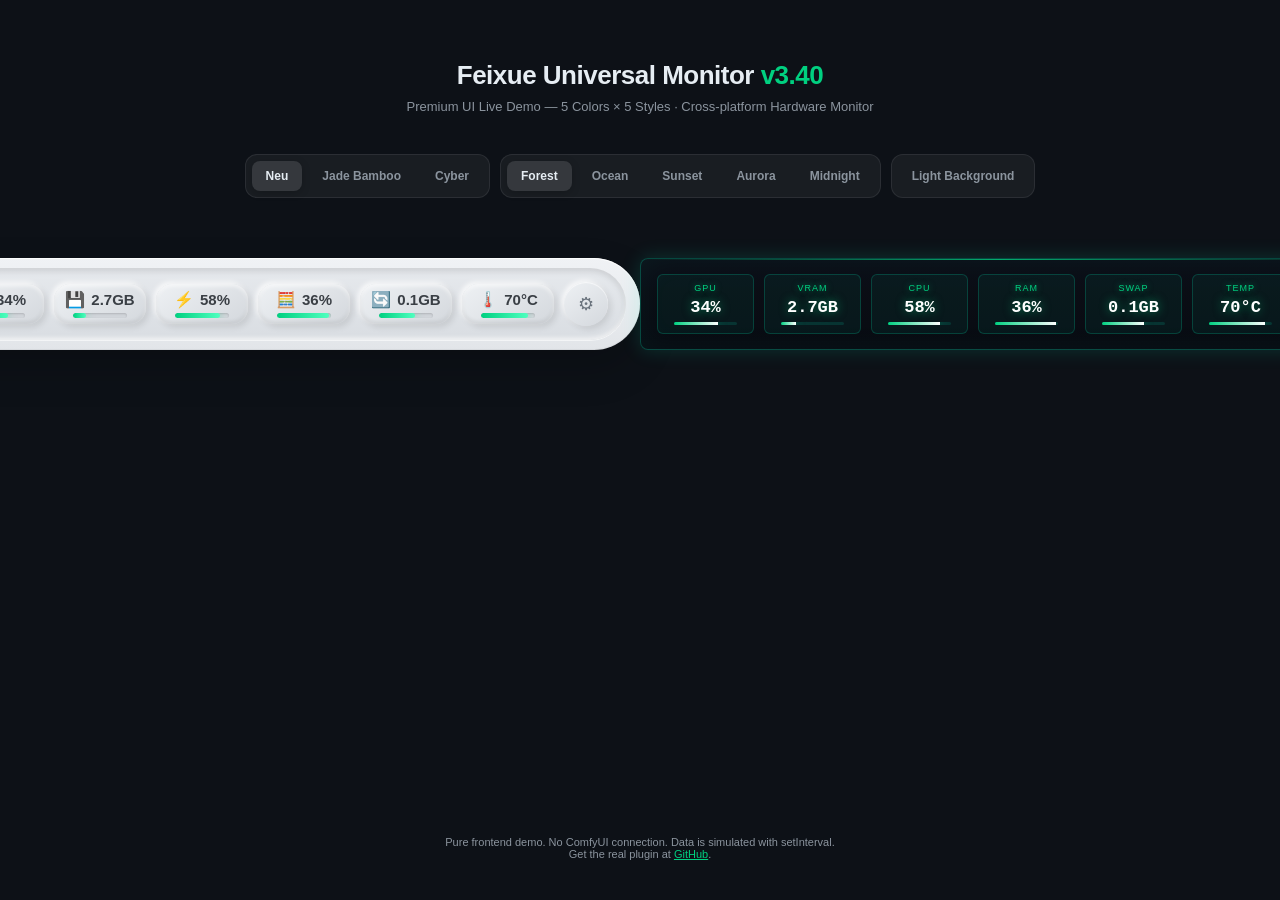
==== commit 07fdc16a: "release: v3.40 — ADLX Bridge + Field-Level Tiered Fallback - ADLX C++ Bridge DLL as first-priority G" ====
--- a/docs/index.html
+++ b/docs/index.html
@@ -3,7 +3,7 @@
 <head>
     <meta charset="UTF-8">
     <meta name="viewport" content="width=device-width, initial-scale=1.0">
-    <title>Feixue Universal Monitor v3.30 — Premium UI Live Demo</title>
+    <title>Feixue Universal Monitor v3.40 — Premium UI Live Demo</title>
     <style>
         :root {
             --bg-dark: #0d1117;
@@ -399,7 +399,7 @@
 </head>
 <body data-color="forest">
     <div class="page-header">
-        <h1>Feixue Universal Monitor <span class="version">v3.30</span></h1>
+        <h1>Feixue Universal Monitor <span class="version">v3.40</span></h1>
         <p>Premium UI Live Demo — 5 Colors × 5 Styles · Cross-platform Hardware Monitor</p>
     </div>
 
@@ -557,7 +557,7 @@
         updateData();
         setInterval(updateData, 2000);
 
-        console.log('%c Feixue Universal Monitor v3.30 Premium UI Demo', 'font-size: 18px; font-weight: bold; color: #00D080;');
+        console.log('%c Feixue Universal Monitor v3.40 Premium UI Demo', 'font-size: 18px; font-weight: bold; color: #00D080;');
     </script>
 </body>
 </html>
